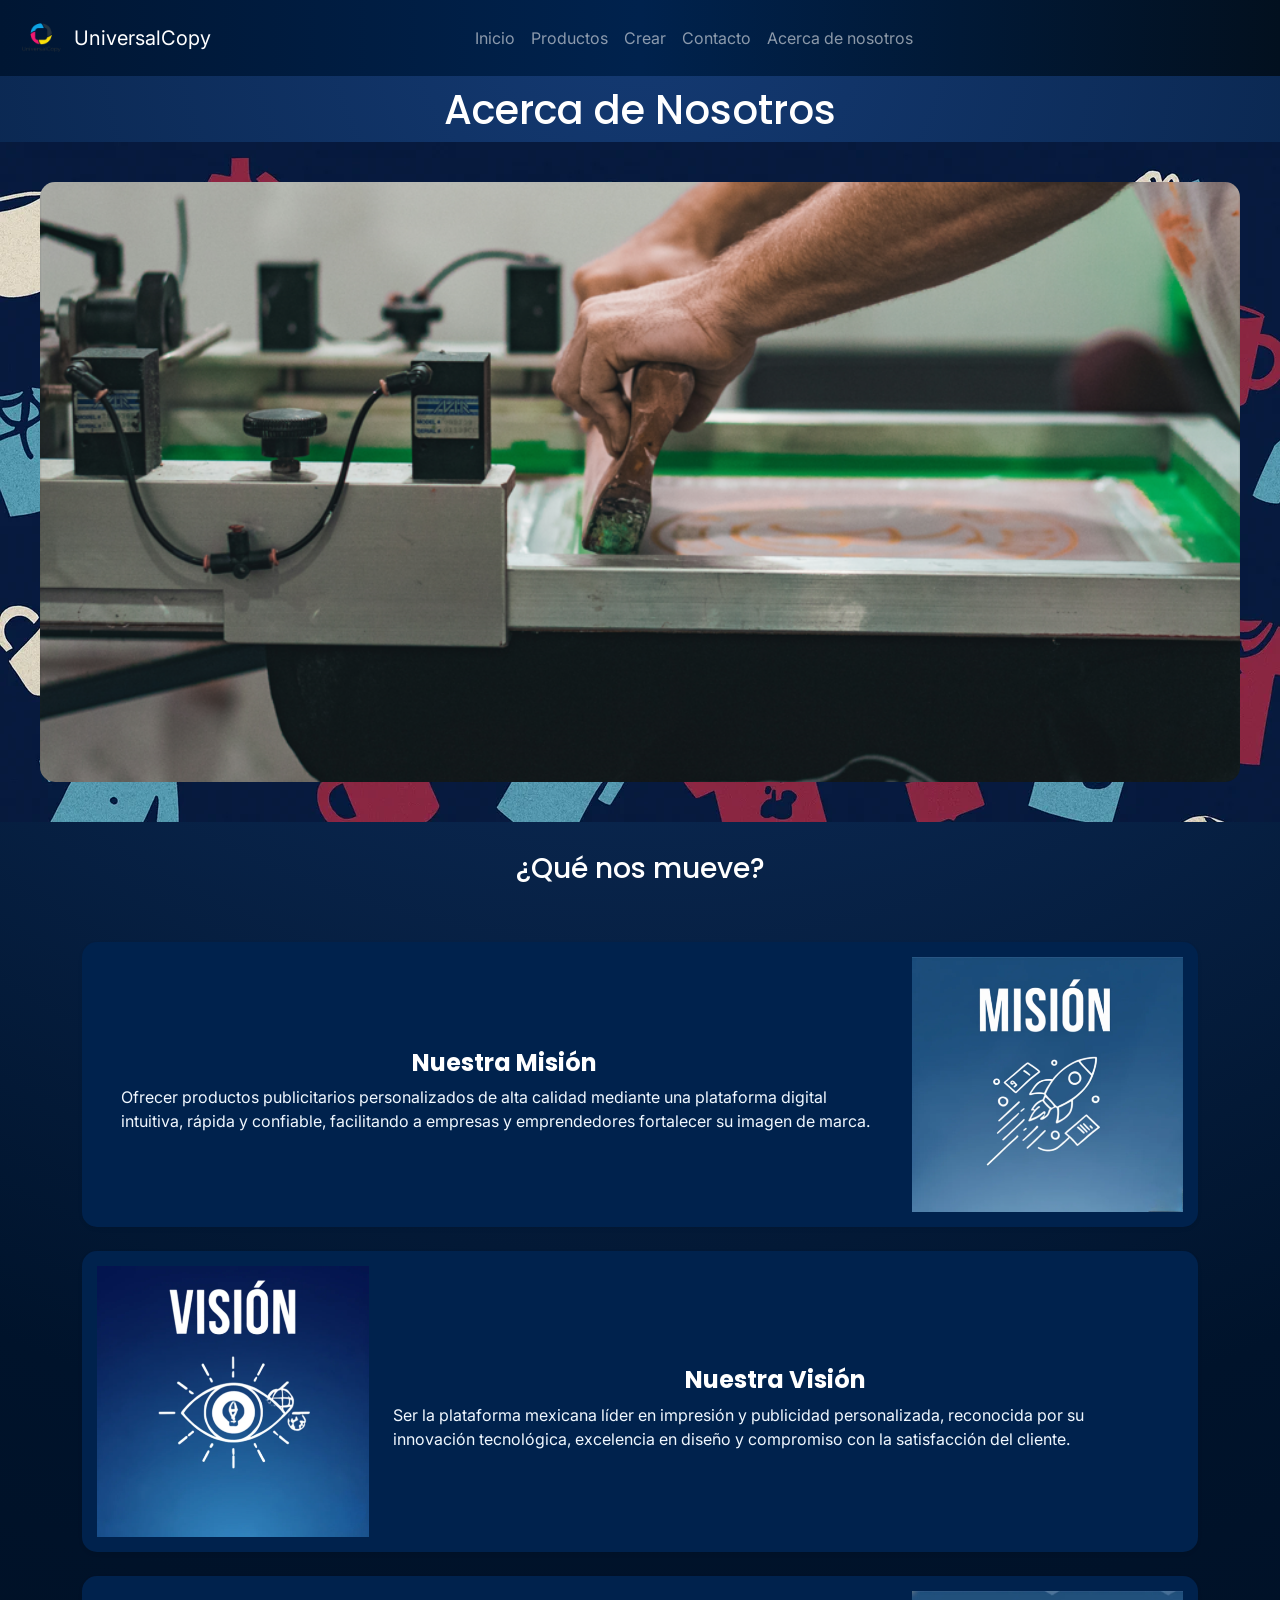
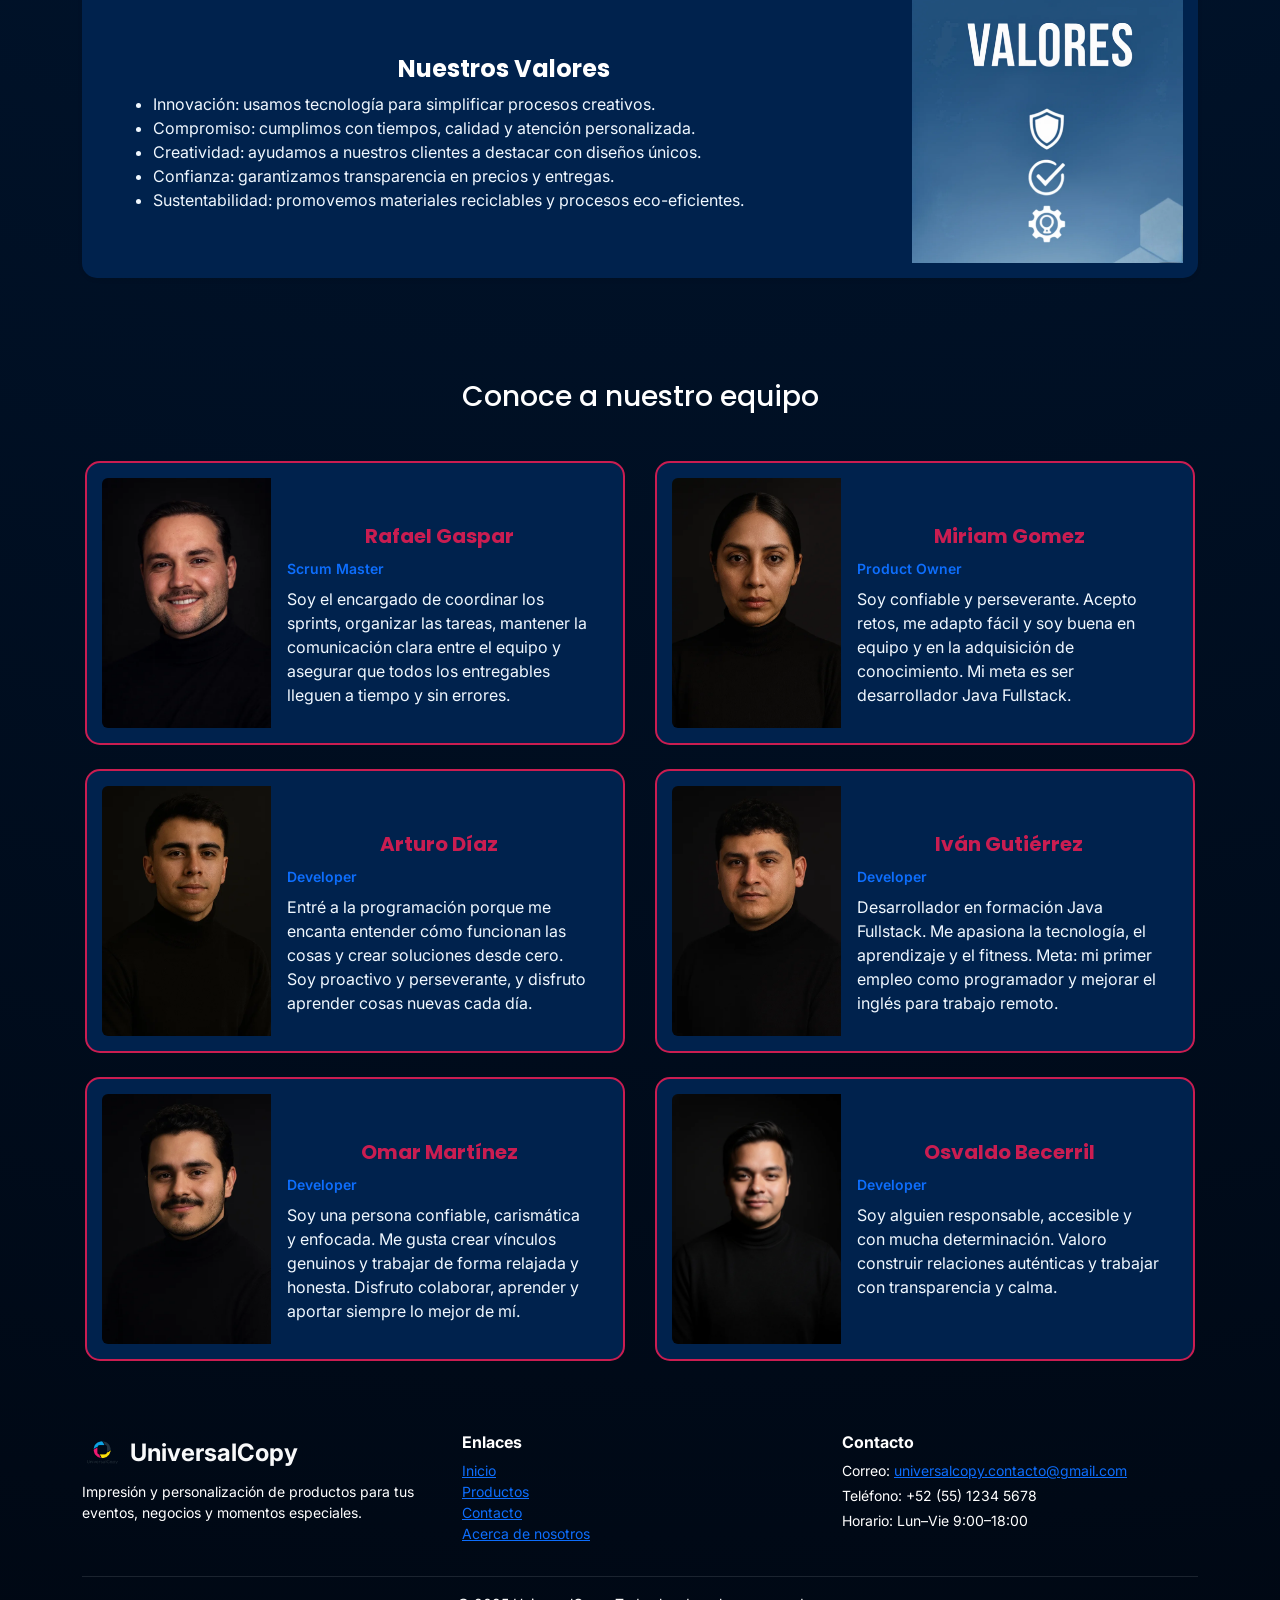
==== acercaDe.html @ 3e10146f "se corrigen conflictos para la creación de productos" ====
<!doctype html>
<html lang="en">

<head>
    <meta charset="utf-8">
    <meta name="viewport" content="width=device-width, initial-scale=1">
    <title>Acerca de nosotros</title>
    <link href="https://cdn.jsdelivr.net/npm/bootstrap@5.3.8/dist/css/bootstrap.min.css" rel="stylesheet"
        integrity="sha384-sRIl4kxILFvY47J16cr9ZwB07vP4J8+LH7qKQnuqkuIAvNWLzeN8tE5YBujZqJLB" crossorigin="anonymous">

    <link
        href="https://fonts.googleapis.com/css2?family=Inter:wght@300;400;600&family=Poppins:wght@500;700&display=swap"
        rel="stylesheet">

    <link rel="stylesheet" href="./css/main.css">
    <link rel="stylesheet" href="./css/componentes.css">
    <link rel="icon" type="image/x-icon" href="./assets/universalcopy_icon.ico">
</head>

<body>
    <!--NavBar-->
    <header id="navBar"></header>

    <section>
        <h1>Acerca de Nosotros</h1>
    <!--Carrousel-->
    <div class="carousel-warper">
        <div id="carouselAutoplaying" class="carousel slide hero-carousel" data-bs-ride="carousel"
            data-bs-pause="false">
            <div class="carousel-inner">
                <div class="carousel-item active">
                    <img src="./assets/local1.webp" class="d-block w-100" alt="...">
                </div>
                <div class="carousel-item">
                    <img src="./assets/local4.webp" class="d-block w-100" alt="...">
                </div>
                <div class="carousel-item">
                    <img src="./assets/local3.webp" class="d-block w-100" alt="...">
                </div>
            </div>
        </div>
    </div>
    </section>

<section>
    <h3>¿Qué nos mueve?</h3>
    

    <div class="container py-5">
        <div class="card mb-4 shadow-sm border-0 overflow-hidden">
            <div class="row g-0">

                <div class="col-md-9 p-4 d-flex flex-column justify-content-center">
                    <h4 class="fw-bold">Nuestra Misión</h4>
                    <p>
                        Ofrecer productos publicitarios personalizados de alta calidad mediante una plataforma digital
                        intuitiva, rápida y confiable, facilitando a empresas y emprendedores fortalecer su imagen de
                        marca.
                    </p>
                </div>

                <div class="col-md-3">
                    <img src="./assets/mision.webp" class="img-fluid h-100 w-100 object-fit-cover" alt="Imagen 1">
                </div>
            </div>
        </div>

        <!-- c2-------------- -->
        <div class="card mb-4 shadow-sm border-0 overflow-hidden">
            <div class="row g-0 flex-md-row-reverse">

                <div class="col-md-9 p-4 d-flex flex-column justify-content-center">
                    <h4 class="fw-bold">Nuestra Visión</h4>
                    <p>
                        Ser la plataforma mexicana líder en impresión y publicidad personalizada, reconocida por su
                        innovación tecnológica, excelencia en diseño y compromiso con la satisfacción del cliente.
                    </p>
                </div>

                <div class="col-md-3">
                    <img src="./assets/vision.webp" class="img-fluid h-100 w-100 object-fit-cover" alt="Imagen 2">
                </div>
            </div>
        </div>

        <!-- c3--- -->
        <div class="card mb-4 shadow-sm border-0 overflow-hidden">
            <div class="row g-0">

                <div class="col-md-9 p-4 d-flex flex-column justify-content-center">
                    <h4 class="fw-bold">Nuestros Valores</h4>

                    <ul>
                        <li>Innovación: usamos tecnología para simplificar procesos creativos.</li>
                        <li>Compromiso: cumplimos con tiempos, calidad y atención personalizada.</li>
                        <li>Creatividad: ayudamos a nuestros clientes a destacar con diseños únicos.</li>
                        <li>Confianza: garantizamos transparencia en precios y entregas.</li>
                        <li>Sustentabilidad: promovemos materiales reciclables y procesos eco-eficientes.</li>
                    </ul>

                </div>

                <div class="col-md-3">
                    <img src="./assets/valores.webp" class="img-fluid h-100 w-100 object-fit-cover" alt="Imagen 3">
                </div>
            </div>
        </div>

    </div>
    </section>

    <!--Tarjetas-->


    <section>
        <h3>Conoce a nuestro equipo</h3>
    </section>

    <!-- Test Cards nuevas -->
    <div class="container my-5">
        <div class="row justify-content-center g-4">
            <div class="col-md-6 d-flex justify-content-center">
                <div class="card" style="max-width: 540px;">
                    <div class="row g-0">
                        <div class="col-md-4">
                            <img src="./assets/equipo/Jaime-Rafa.webp" class="img-fluid rounded-start"
                                alt="Imagen de Rafa">
                        </div>
                        <div class="col-md-8">
                            <div class="card-body">
                                <h5 class="card-title">Rafael Gaspar</h5>
                                <p class="text-primary fw-semibold small mb-2 ">
                                    Scrum Master
                                </p>
                                <p class="card-text">Soy el encargado de coordinar los sprints, organizar las tareas,
                                    mantener
                                    la
                                    comunicación clara entre el equipo y asegurar que todos los entregables lleguen a
                                    tiempo
                                    y sin errores.</p>
                            </div>
                        </div>
                    </div>
                </div>
            </div>

            <div class="col-md-6 d-flex justify-content-center">
                <div class="card" style="max-width: 540px;">
                    <div class="row g-0">
                        <div class="col-md-4">
                            <img src="./assets/equipo/Miri.webp" class="img-fluid rounded-start" alt="imagen de Miriam">
                        </div>
                        <div class="col-md-8">
                            <div class="card-body">
                                <h5 class="card-title">Miriam Gomez</h5>
                                <p class="text-primary fw-semibold small mb-2 ">
                                    Product Owner
                                </p>
                                <p class="card-text">Soy confiable y perseverante. Acepto retos, me adapto fácil y soy
                                    buena en equipo y en la adquisición de conocimiento. Mi meta es ser desarrollador
                                    Java Fullstack.</p>
                            </div>
                        </div>
                    </div>
                </div>
            </div>

            <div class="col-md-6 d-flex justify-content-center">
                <div class="card" style="max-width: 540px;">
                    <div class="row g-0">
                        <div class="col-md-4">
                            <img src="./assets/equipo/Arturo.webp" class="img-fluid rounded-start"
                                alt="Imagen de Arturo">
                        </div>
                        <div class="col-md-8">
                            <div class="card-body">
                                <h5 class="card-title">Arturo Díaz</h5>
                                <p class="text-primary fw-semibold small mb-2 ">
                                    Developer
                                </p>
                                <p class="card-text">Entré a la programación porque me encanta entender cómo funcionan
                                    las cosas y crear soluciones desde cero. Soy proactivo y perseverante, y disfruto
                                    aprender cosas nuevas cada día.</p>
                            </div>
                        </div>
                    </div>
                </div>
            </div>

            <div class="col-md-6 d-flex justify-content-center">
                <div class="card" style="max-width: 540px;">
                    <div class="row g-0">
                        <div class="col-md-4">
                            <img src="./assets/equipo/Ivan.webp" class="img-fluid rounded-start" alt="Imagen de Iván">
                        </div>
                        <div class="col-md-8">
                            <div class="card-body">
                                <h5 class="card-title">Iván Gutiérrez</h5>
                                <p class="text-primary fw-semibold small mb-2 ">
                                    Developer
                                </p>
                                <p class="card-text">Desarrollador en formación Java Fullstack. Me apasiona la
                                    tecnología, el aprendizaje y el fitness. Meta: mi primer empleo como programador y
                                    mejorar el inglés para trabajo remoto.</p>
                            </div>
                        </div>
                    </div>
                </div>
            </div>

            <div class="col-md-6 d-flex justify-content-center">
                <div class="card" style="max-width: 540px;">
                    <div class="row g-0">
                        <div class="col-md-4">
                            <img src="./assets/equipo/Omar.webp" class="img-fluid rounded-start" alt="Imagen de Omar">
                        </div>
                        <div class="col-md-8">
                            <div class="card-body">
                                <h5 class="card-title">Omar Martínez</h5>
                                <p class="text-primary fw-semibold small mb-2 ">
                                    Developer
                                </p>
                                <p class="card-text">Soy una persona confiable, carismática y enfocada. Me
                                    gusta crear vínculos genuinos y trabajar de forma relajada y honesta.
                                    Disfruto colaborar, aprender y aportar siempre lo mejor de mí.</p>
                            </div>
                        </div>
                    </div>
                </div>
            </div>

            <div class="col-md-6 d-flex justify-content-center">
                <div class="card" style="max-width: 540px;">
                    <div class="row g-0">
                        <div class="col-md-4">
                            <img src="./assets/equipo/Osvaldo.webp" class="img-fluid rounded-start"
                                alt="Imagen de Osvaldo">
                        </div>
                        <div class="col-md-8">
                            <div class="card-body">
                                <h5 class="card-title">Osvaldo Becerril</h5>
                                <p class="text-primary fw-semibold small mb-2 ">
                                    Developer
                                </p>
                                <p class="card-text">Soy alguien responsable, accesible y con mucha
                                    determinación. Valoro construir relaciones auténticas y trabajar con
                                    transparencia y calma.</p>
                            </div>
                        </div>
                    </div>
                </div>
            </div>
        </div>
    </div>


    <!-- Footer-->

    <script src="https://cdn.jsdelivr.net/npm/bootstrap@5.3.8/dist/js/bootstrap.bundle.min.js"
        integrity="sha384-FKyoEForCGlyvwx9Hj09JcYn3nv7wiPVlz7YYwJrWVcXK/BmnVDxM+D2scQbITxI"
        crossorigin="anonymous"></script>
    <script src="./js/navBar.js"></script>
    <script src="./js/footer.js"></script>

</body>

</html>
---- css/main.css ----
html,
body {
    overflow-x: hidden;
    width: 100%;
    margin: 0;
    padding: 0;
}

html {
    --bgcolor: #00224D;
    --hgColor: #0D0D0D;
    --primary-color: #FF204E;
    --secondary-color: #A0153E;
    --textFont: "Inter", sans-serif;
    --titlesFont: "Poppins", sans-serif;
}

body {
 background: radial-gradient(circle at top, #143a73 0, #00132b 45%, #000814 100%);
    color: #ffffff;
    font-family: var(--textFont);
}

h1{
    font-family: var(--titlesFont);
    color: #ffffff;
    text-align: center;
    margin-top: 10px;
}

h2,
h3,
h4,
h5 {
    font-family: var(--titlesFont);
    color: #ffffff;
    text-align: center;
    margin-top: 30px;
}

/* responsive */

@media (max-width: 768px) {
    h1 {
        font-size: 2.2rem;
    }

    h2,
    h3 {
        font-size: 1.6rem;
    }
    .custom-form-bg{
        padding: 20px;
    }
}
---- css/componentes.css ----
html{
    --bgcolor:#00224D;
    --hgColor:#0D0D0D;
    --primary-color: #FF204E;
    --secondary-color: #ca1d51;
    --textFont: 'Inter', sans-serif;
    --titlesFont: 'Poppins', sans-serif;
}

.hero-carousel .carousel-item img {
    max-width:1850px;
    height: 600px;
    margin: auto auto;
    border-radius: 15px;   
    object-fit: cover;
}
.hero-carousel {
    background-image: url("../assets/fondo2.webp");
    padding: 40px;
}

/* card-lista-valores */
#listaValores {
    list-style-type: none;
}
.desktop-text {
    
    display: inline;
}
.mobile-text {
    display: none;
}
/* ------------------ */
.card {
    background-color: var(--bgcolor); 
    border: 2px solid var(--secondary-color); 
    border-radius: 15px;
    padding: 15px;
    color: aliceblue;
}

.card-title {
    color: var(--secondary-color);
    font-weight: bold;
    margin-bottom: 10px;
}


.card img {
    width: 100%;
    height: 250px;
    object-fit: cover;   
}

#productoCard img {
    height: 350px;
}

.card:hover{
    transform: scale(1.05);
}
/* nav */
#navBar {
    background: linear-gradient(90deg, #001633 0%, #00224D 50%, #02101f 100%);
    color: #ffffff;
}

#navBar .nav-link:hover,
#navBar .nav-link:focus {
    color: #ffffff !important;
}

/* buttons */

.btn-primary {
    background-color: var(--primary-color);
    border-color: var(--primary-color);
    font-weight: 600;
}

.btn-primary:hover {
    background-color: var(--secondary-color);
    border-color: var(--secondary-color);
}

.btn-outline-light {
    border-color: #ffffff;
    color: #ffffff;
}

.btn-outline-light:hover {
    background-color: #ffffff;
    color: #001633;
}

/*=FORMULARIOS=*/

.custom-form-bg {
    background: #ffffff;
    color: #222222;
}
.form-container {
    max-width: 600px;
    margin: 0 auto;
    width: 100%;
    padding: 1.5rem;

}

.custom-form-bg h2 {
    color: #001633;
}

.form-narrow{
    max-width: 600px;   
    margin: 0 auto;
}

iframe {
    box-shadow: 0px 0px 10px rgba(0,0,0,0.15);
}

@media (max-width: 768px) {
    .hero-carousel {
        padding: 15px;
    }
    .hero-carousel .carousel-item img {
        height: 300px;
    }
    .card img {
        height: 400px;
    }
}
/* card-lista-valores */
@media (max-width: 993px) {
    .desktop-text {
    display: none;
    }
    .mobile-text {
    display: inline;
    }
}
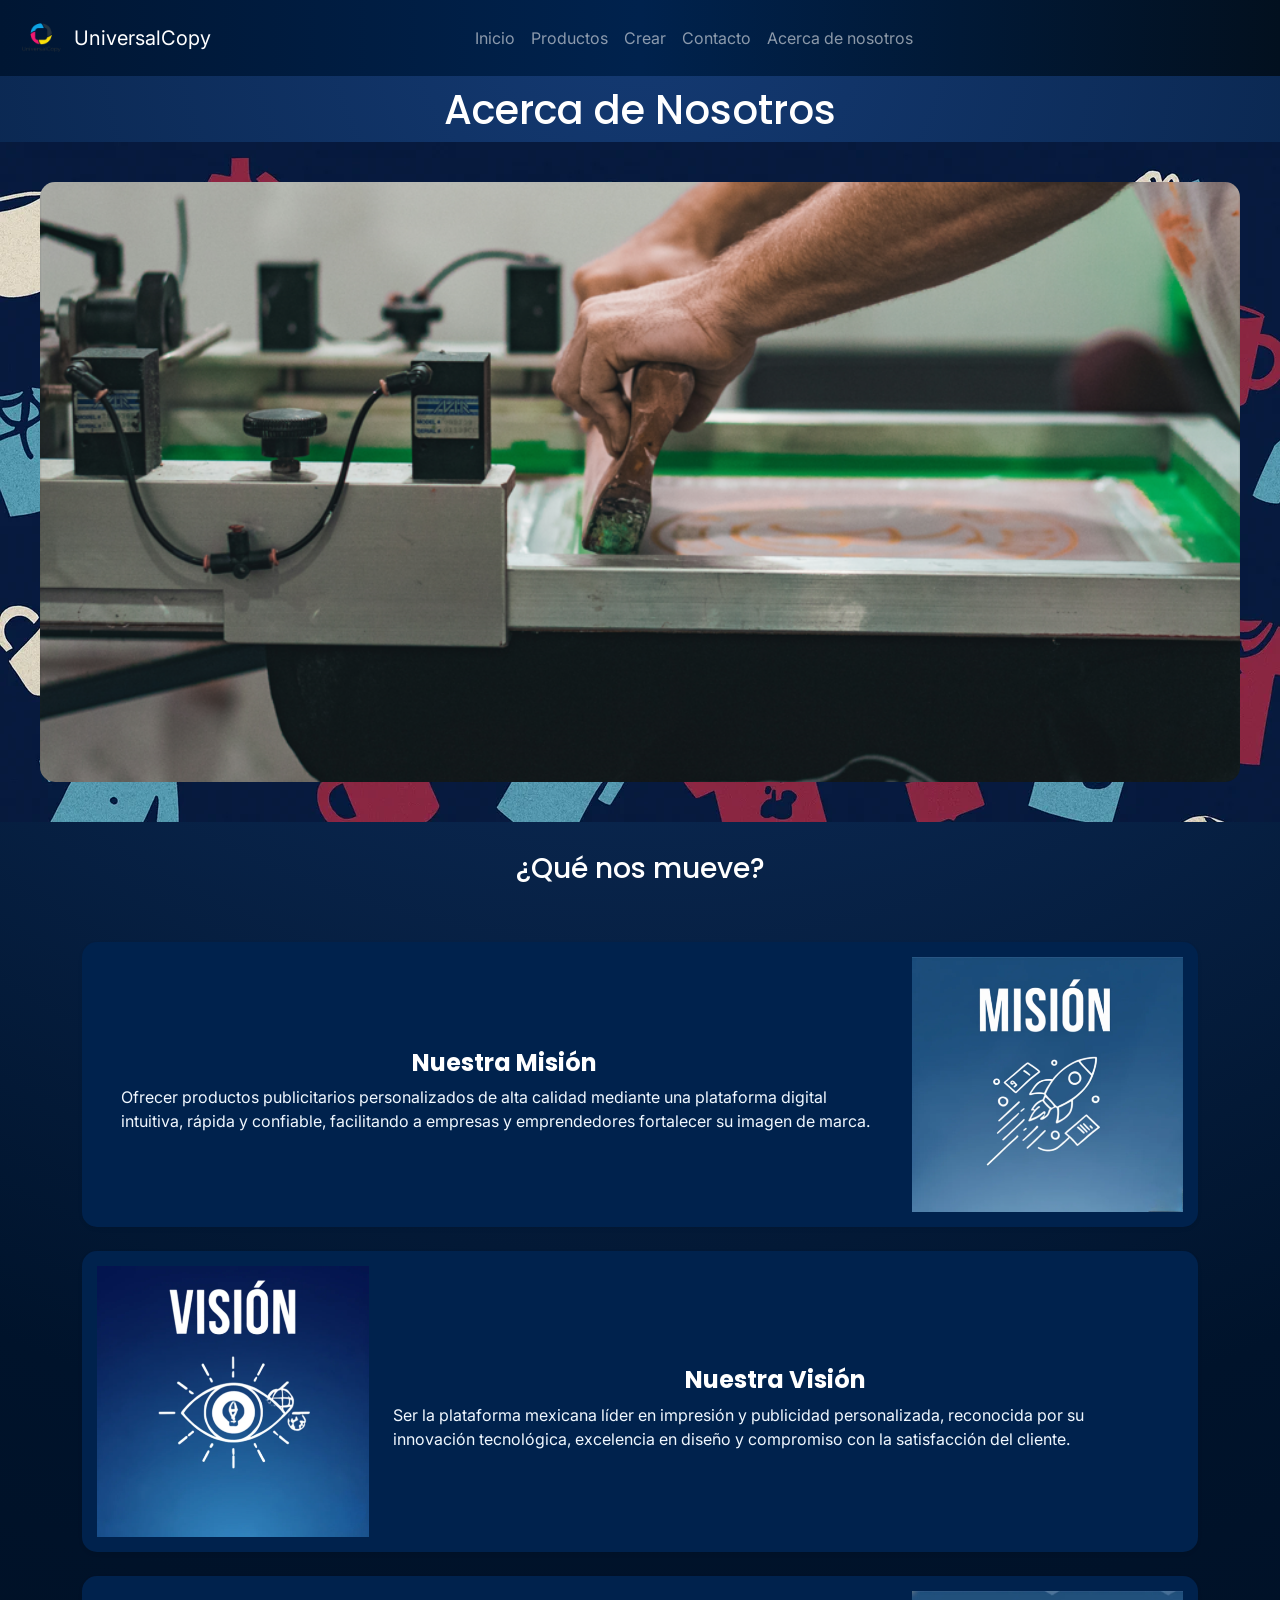
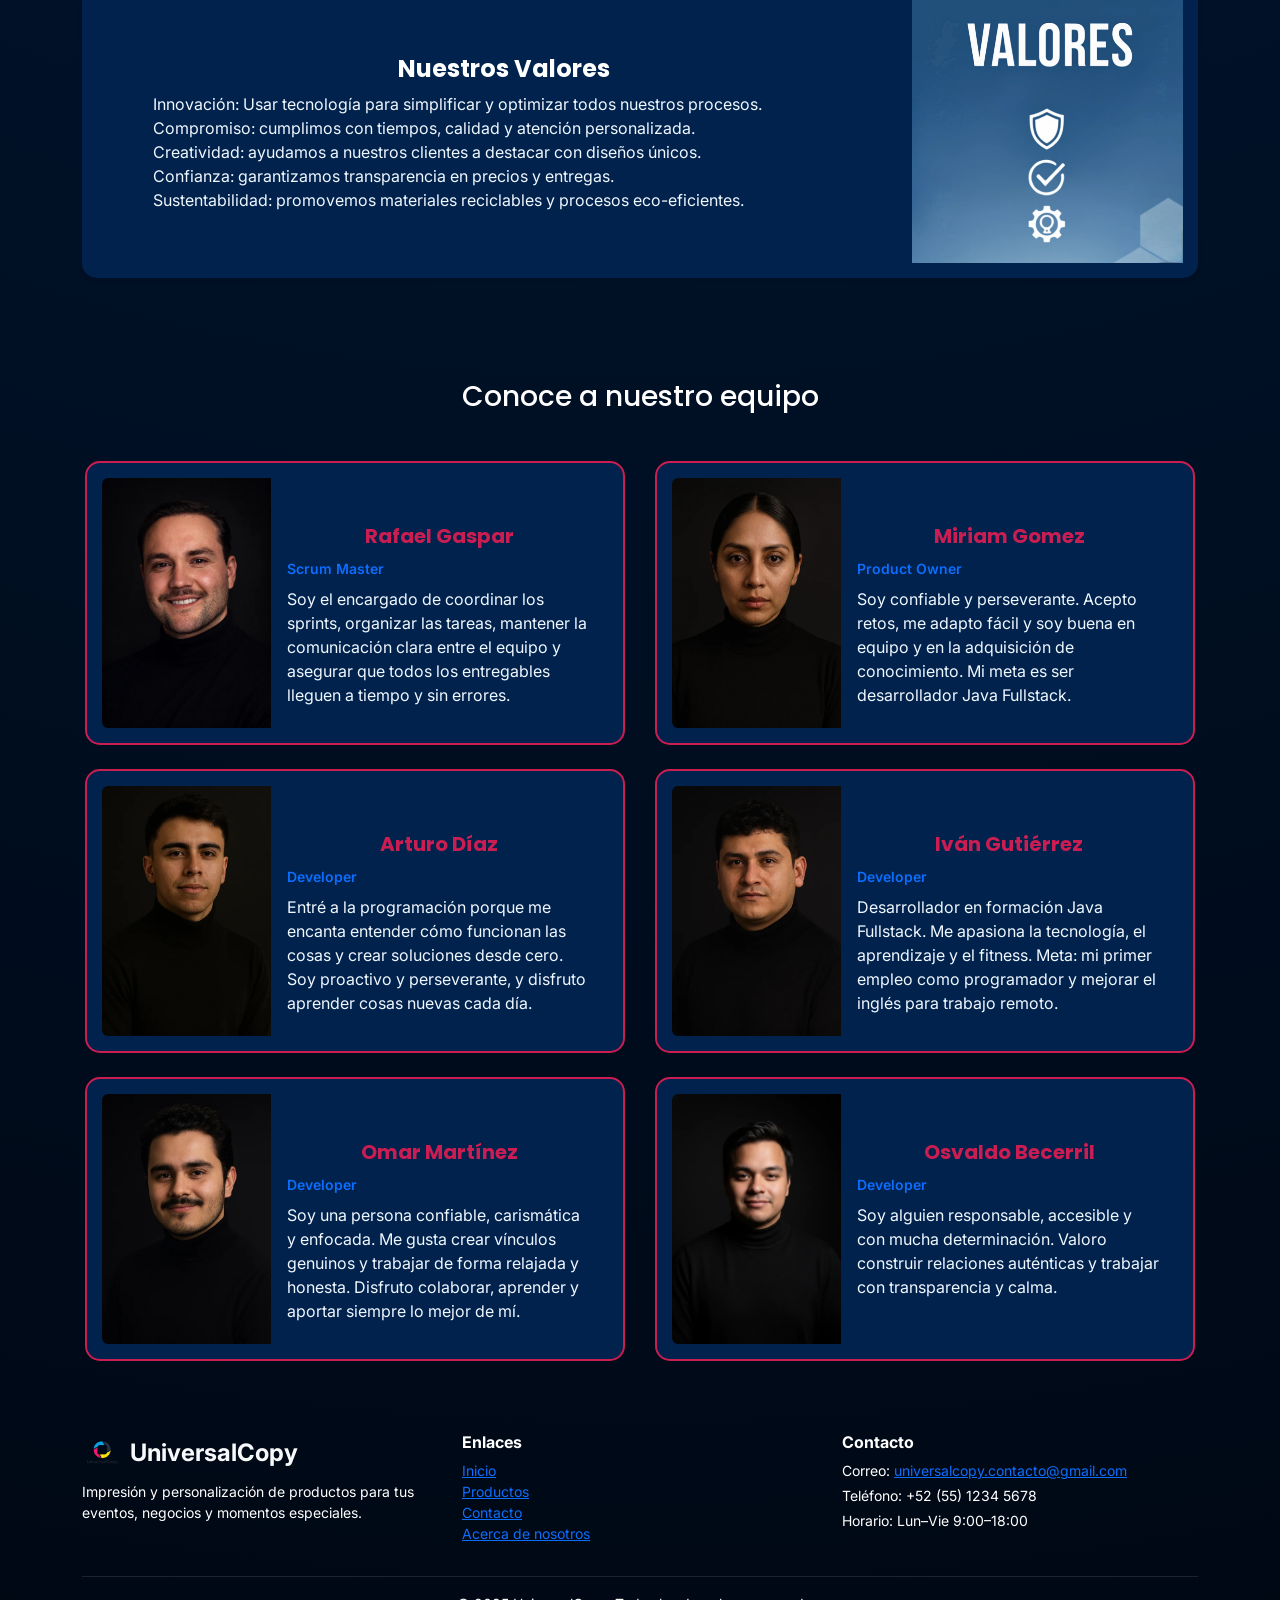
==== commit 2f754059: "Merge branch 'OBS' into develop" ====
--- a/acercaDe.html
+++ b/acercaDe.html
@@ -29,13 +29,13 @@
             data-bs-pause="false">
             <div class="carousel-inner">
                 <div class="carousel-item active">
-                    <img src="./assets/local1.webp" class="d-block w-100" alt="...">
+                    <img src="./assets/local1.webp" class="d-block w-100" alt="serigrafia">
                 </div>
                 <div class="carousel-item">
-                    <img src="./assets/local4.webp" class="d-block w-100" alt="...">
+                    <img src="./assets/local4.webp" class="d-block w-100" alt="impresora con enfoque en tintas">
                 </div>
                 <div class="carousel-item">
-                    <img src="./assets/local3.webp" class="d-block w-100" alt="...">
+                    <img src="./assets/local3.webp" class="d-block w-100" alt="impresora de gran tamaño">
                 </div>
             </div>
         </div>
@@ -60,7 +60,7 @@
                 </div>
 
                 <div class="col-md-3">
-                    <img src="./assets/mision.webp" class="img-fluid h-100 w-100 object-fit-cover" alt="Imagen 1">
+                    <img src="./assets/mision.webp" class="img-fluid h-100 w-100 object-fit-cover" alt="Imagen mision">
                 </div>
             </div>
         </div>
@@ -78,7 +78,7 @@
                 </div>
 
                 <div class="col-md-3">
-                    <img src="./assets/vision.webp" class="img-fluid h-100 w-100 object-fit-cover" alt="Imagen 2">
+                    <img src="./assets/vision.webp" class="img-fluid h-100 w-100 object-fit-cover" alt="Imagen vision">
                 </div>
             </div>
         </div>
@@ -90,18 +90,31 @@
                 <div class="col-md-9 p-4 d-flex flex-column justify-content-center">
                     <h4 class="fw-bold">Nuestros Valores</h4>
 
-                    <ul>
-                        <li>Innovación: usamos tecnología para simplificar procesos creativos.</li>
-                        <li>Compromiso: cumplimos con tiempos, calidad y atención personalizada.</li>
-                        <li>Creatividad: ayudamos a nuestros clientes a destacar con diseños únicos.</li>
-                        <li>Confianza: garantizamos transparencia en precios y entregas.</li>
-                        <li>Sustentabilidad: promovemos materiales reciclables y procesos eco-eficientes.</li>
+                    <ul id="listaValores">
+                        <li>
+        <span class="desktop-text">Innovación: Usar tecnología para simplificar y optimizar todos nuestros procesos.</span>
+        <span class="mobile-text">Innovación: Usar tecnología para simplificar procesos.</span>
+    </li>
+    <li>
+        <span class="desktop-text">Compromiso: cumplimos con tiempos, calidad y atención personalizada.</span>
+        <span class="mobile-text">Compromiso: Cumplir en tiempo, calidad y atención.</span>
+    </li>
+    <li>
+        <span class="desktop-text">Creatividad: ayudamos a nuestros clientes a destacar con diseños únicos.</span>
+        <span class="mobile-text">Creatividad: Ayudar a clientes a destacar con diseños.</span>
+    </li>
+    <li>
+        <span class="desktop-text">Confianza: garantizamos transparencia en precios y entregas.</span>
+        <span class="mobile-text">Confianza: Transparencia total en precios y entregas.</span>
+    </li>
+    <li>
+        <span class="desktop-text">Sustentabilidad: promovemos materiales reciclables y procesos eco-eficientes.</span>
+        <span class="mobile-text">Sustentabilidad: Promover materiales y procesos eco.</span>
+    </li>
                     </ul>
-
-                </div>
-
+                </div>
                 <div class="col-md-3">
-                    <img src="./assets/valores.webp" class="img-fluid h-100 w-100 object-fit-cover" alt="Imagen 3">
+                    <img src="./assets/valores.webp" class="img-fluid h-100 w-100 object-fit-cover" alt="Imagen valores">
                 </div>
             </div>
         </div>
--- a/css/main.css
+++ b/css/main.css
@@ -52,4 +52,5 @@
     .custom-form-bg{
         padding: 20px;
     }
-}+}
+
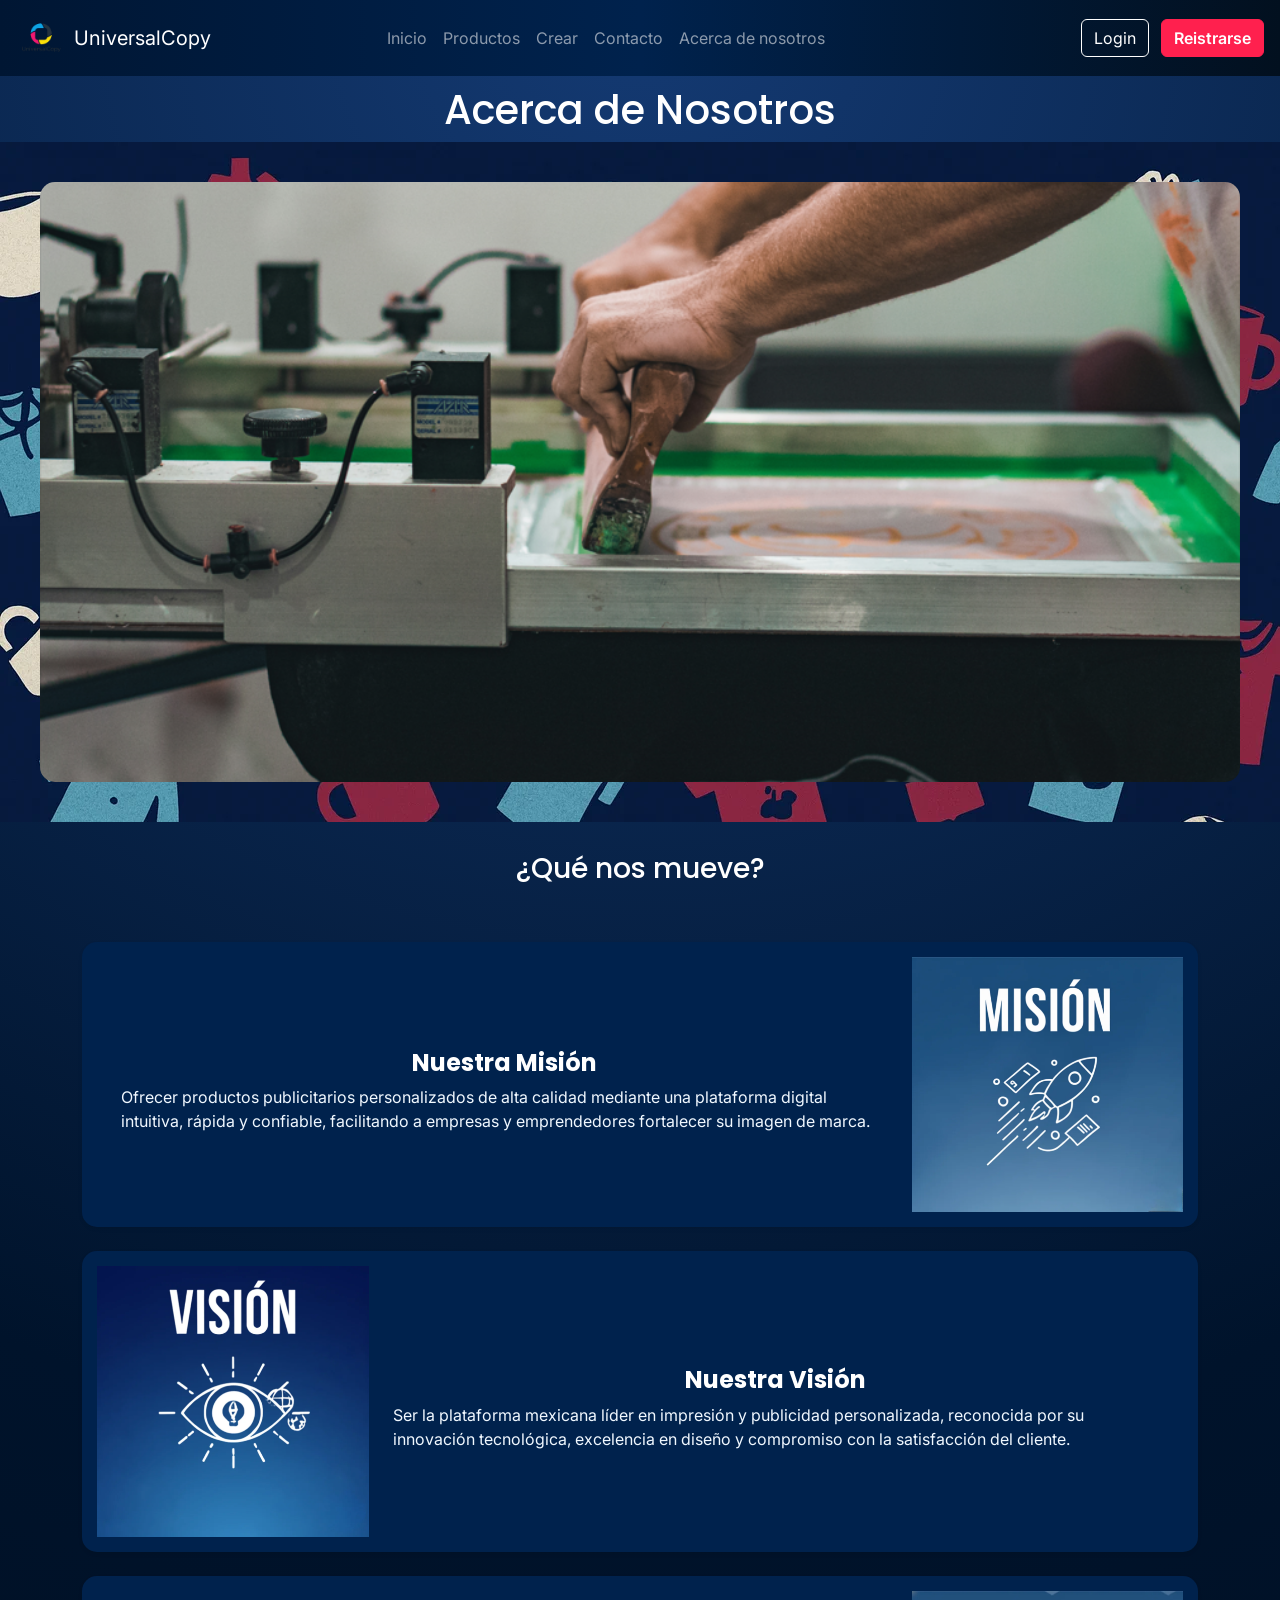
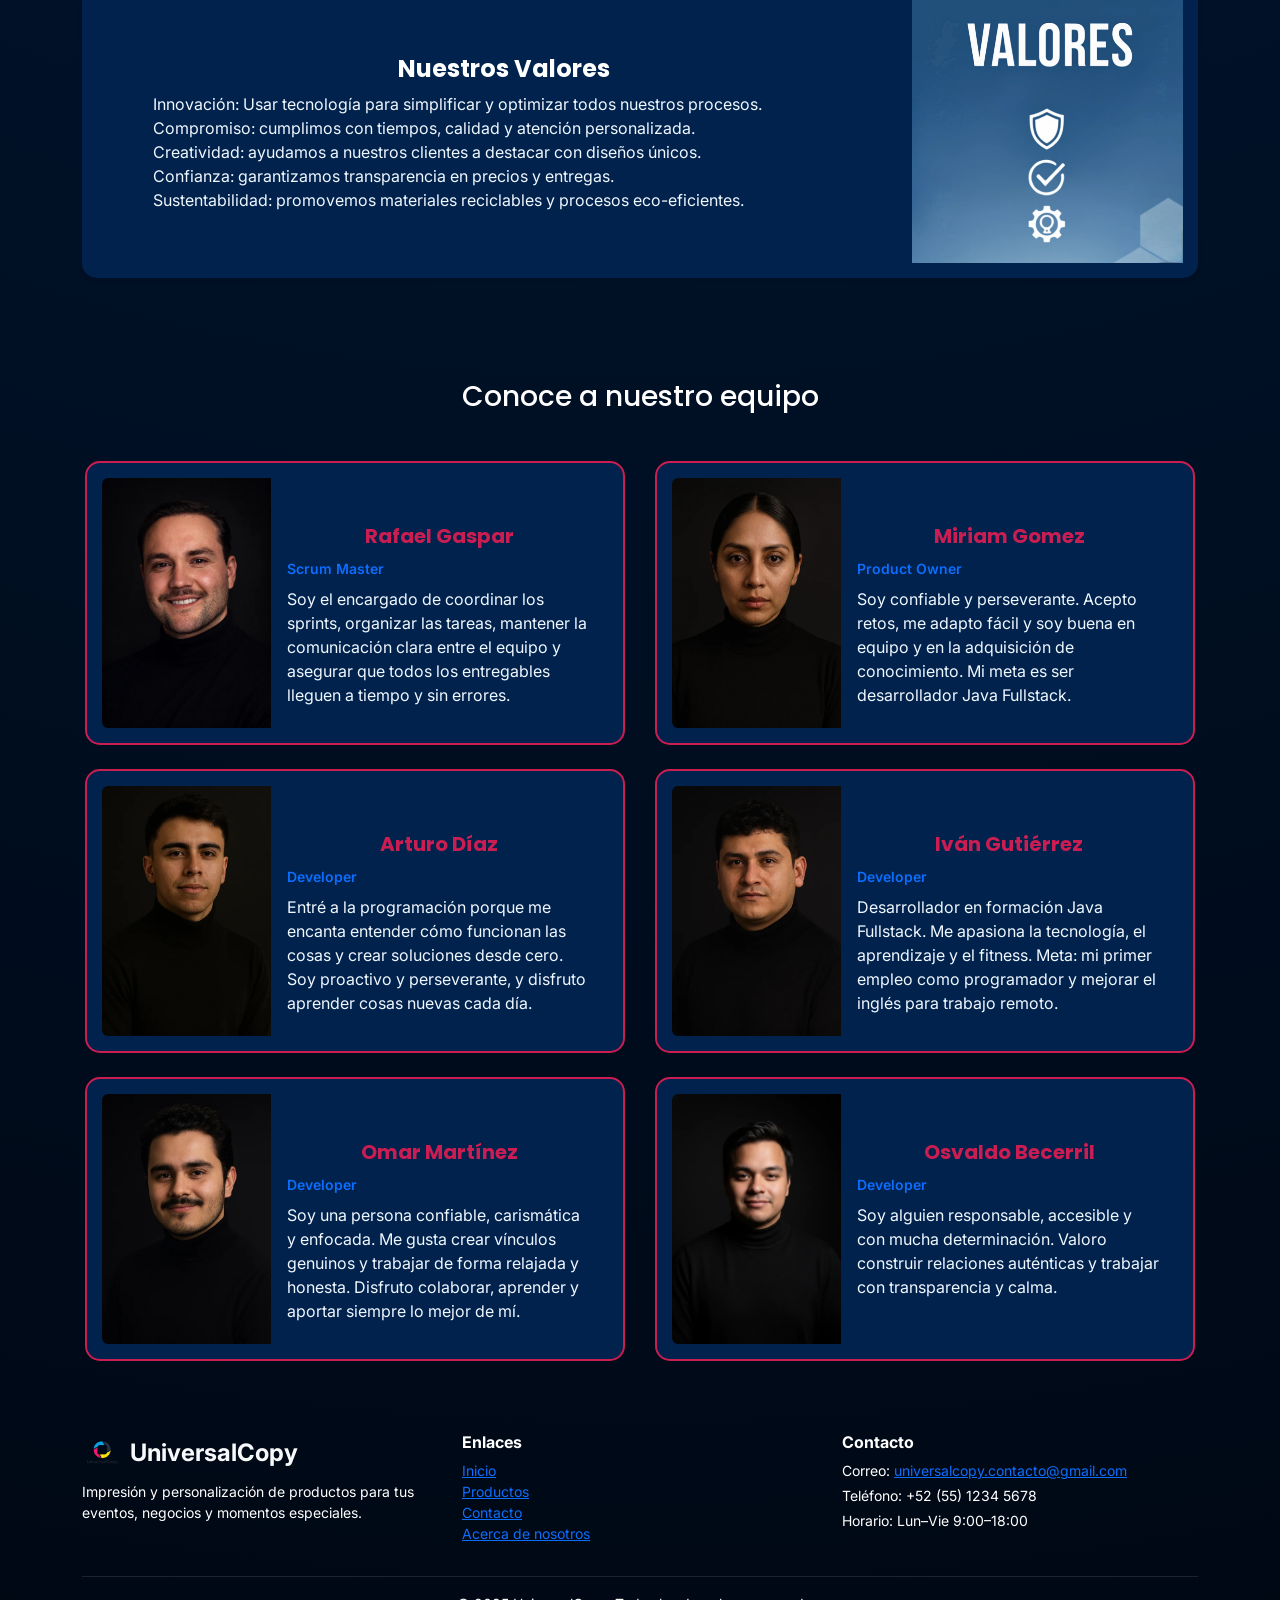
==== commit bf99c841: "Se agrega función para actualizar NavBar una vez loggeado el usuario y reemplazar contenido de boton" ====
--- a/acercaDe.html
+++ b/acercaDe.html
@@ -274,6 +274,7 @@
         crossorigin="anonymous"></script>
     <script src="./js/navBar.js"></script>
     <script src="./js/footer.js"></script>
+    <script src="./js/login.js"></script>
 
 </body>
 
--- a/css/main.css
+++ b/css/main.css
@@ -16,12 +16,12 @@
 }
 
 body {
- background: radial-gradient(circle at top, #143a73 0, #00132b 45%, #000814 100%);
+    background: radial-gradient(circle at top, #143a73 0, #00132b 45%, #000814 100%);
     color: #ffffff;
     font-family: var(--textFont);
 }
 
-h1{
+h1 {
     font-family: var(--titlesFont);
     color: #ffffff;
     text-align: center;
@@ -49,8 +49,139 @@
     h3 {
         font-size: 1.6rem;
     }
-    .custom-form-bg{
+
+    .custom-form-bg {
         padding: 20px;
     }
 }
 
+
+.contInicio {
+    color: white;
+    font-family: 'Inter', sans-serif;
+}
+
+
+/* Texto descriptivo */
+.desInicio {
+    max-width: 380px;
+    font-size: 16px;
+    line-height: 1.5;
+}
+
+.sCard {
+    position: relative;
+    background: #ffffff15;
+    backdrop-filter: blur(18px);
+    -webkit-backdrop-filter: blur(18px);
+    padding: 25px;
+    border-radius: 20px;
+}
+
+/* borde degradado */
+.sCard::before {
+    content: "";
+    position: absolute;
+    inset: 0;
+    padding: 1.5px;
+    border-radius: inherit;
+    background: linear-gradient(
+        135deg,
+        rgba(255,255,255,0.6),
+        rgba(255,255,255,0.1),
+        rgba(255,255,255,0.6)
+    );
+    -webkit-mask:
+        linear-gradient(#fff 0 0) content-box,
+        linear-gradient(#fff 0 0);
+    -webkit-mask-composite: xor;
+    mask-composite: exclude;
+    pointer-events: none;
+}
+
+.sCard,
+.logo-box {
+    min-height: 220px;
+    transition: box-shadow 0.3s ease;
+}
+
+.imgCarrusel {
+    width: 100%;
+    max-width: 180px;
+    object-fit: contain;
+
+}
+
+.titulosC {
+    font-size: 55px;
+    font-weight: 600;
+    text-align: center;
+    background: linear-gradient(135deg, #ffffff, #FF204E);
+    -webkit-background-clip: text;
+    -webkit-text-fill-color: transparent;
+}
+
+/* boton */
+.btn1 {
+    background-color: #FF204E;
+    color: #fff;
+    border: none;
+}
+
+.btn:hover,
+.btn:focus,
+.btn:active {
+    background: #FF204E;
+    color: #fff;
+    box-shadow: none;
+}
+
+
+
+.titulo {
+    font-size: 65px;
+    font-weight: 600;
+    line-height: 1;
+    background: linear-gradient(135deg, #ffffff, #FF204E);
+    -webkit-background-clip: text;
+    -webkit-text-fill-color: transparent;
+}
+
+.box {
+    display: flex;
+    align-items: flex-start;
+    justify-content: center;
+    min-height: 100vh;
+    flex-direction: column;
+}
+
+.type-text::after {
+    content: "|";
+    animation: blink 1s infinite;
+}
+
+@keyframes blink {
+
+    0%,
+    50%,
+    100% {
+        opacity: 1;
+    }
+
+    25%,
+    75% {
+        opacity: 0;
+    }
+}
+
+.logo-text {
+    font-family: 'Poppins', sans-serif;
+    font-size: clamp(1.5rem, 3.5vw, 2.6rem);
+    font-weight: 700;
+    letter-spacing: 1.5px;
+    color: white;
+    text-align: center;
+    line-height: 1.2;
+    padding: 10px;
+    cursor: default;
+}
--- a/css/componentes.css
+++ b/css/componentes.css
@@ -95,29 +95,49 @@
 
 /*=FORMULARIOS=*/
 
-.custom-form-bg {
-    background: #ffffff;
-    color: #222222;
-}
-.form-container {
-    max-width: 600px;
-    margin: 0 auto;
-    width: 100%;
-    padding: 1.5rem;
+#formCrear{
+background: #ffffff15;
+    backdrop-filter: blur(18px);
+    -webkit-backdrop-filter: blur(18px);
+    border: 2px solid rgba(255, 255, 255, 0.35);
 
+    width: 80%;        
+    max-width: 600px;  
+    margin: 0 auto;    
+    padding: 20px;     
+    border-radius: 12px; 
+    
 }
 
-.custom-form-bg h2 {
-    color: #001633;
+.custom-form-bg {
+    background: #ffffff15;
+    backdrop-filter: blur(18px);
+    -webkit-backdrop-filter: blur(18px);
+    border: 2px solid rgba(255, 255, 255, 0.35);
 }
 
-.form-narrow{
-    max-width: 600px;   
-    margin: 0 auto;
+.custom-form-bg .form-control,
+.custom-form-bg textarea {
+    border-radius: 10px;
+    border: 2px solid #eedfe3;
+    background: #f8faffce;
+    transition: all .25s ease;
+    padding: 0.75rem;
+    font-size: 0.95rem;
 }
 
-iframe {
-    box-shadow: 0px 0px 10px rgba(0,0,0,0.15);
+.custom-form-bg .form-control:focus,
+.custom-form-bg textarea:focus {
+    border-color: #0d6efd;
+    box-shadow: 0 0 0 4px rgba(13, 110, 253, 0.20);
+    background: #ffffff;
+}
+
+
+/* Mapa */
+.custom-form-bg iframe {
+    border-radius: 10px;
+    box-shadow: 0 6px 18px rgba(0,0,0,0.08);
 }
 
 @media (max-width: 768px) {
@@ -130,6 +150,19 @@
     .card img {
         height: 400px;
     }
+    #formCrear{
+    background: #ffffff15;
+    backdrop-filter: blur(18px);
+    -webkit-backdrop-filter: blur(18px);
+    border: 2px solid rgba(255, 255, 255, 0.35);
+
+    width: 95%;        
+    max-width: 600px;  
+    margin: 0 auto;    
+    padding: 10px;     
+    border-radius: 12px; 
+    
+}
 }
 /* card-lista-valores */
 @media (max-width: 993px) {
@@ -140,3 +173,5 @@
     display: inline;
     }
 }
+
+
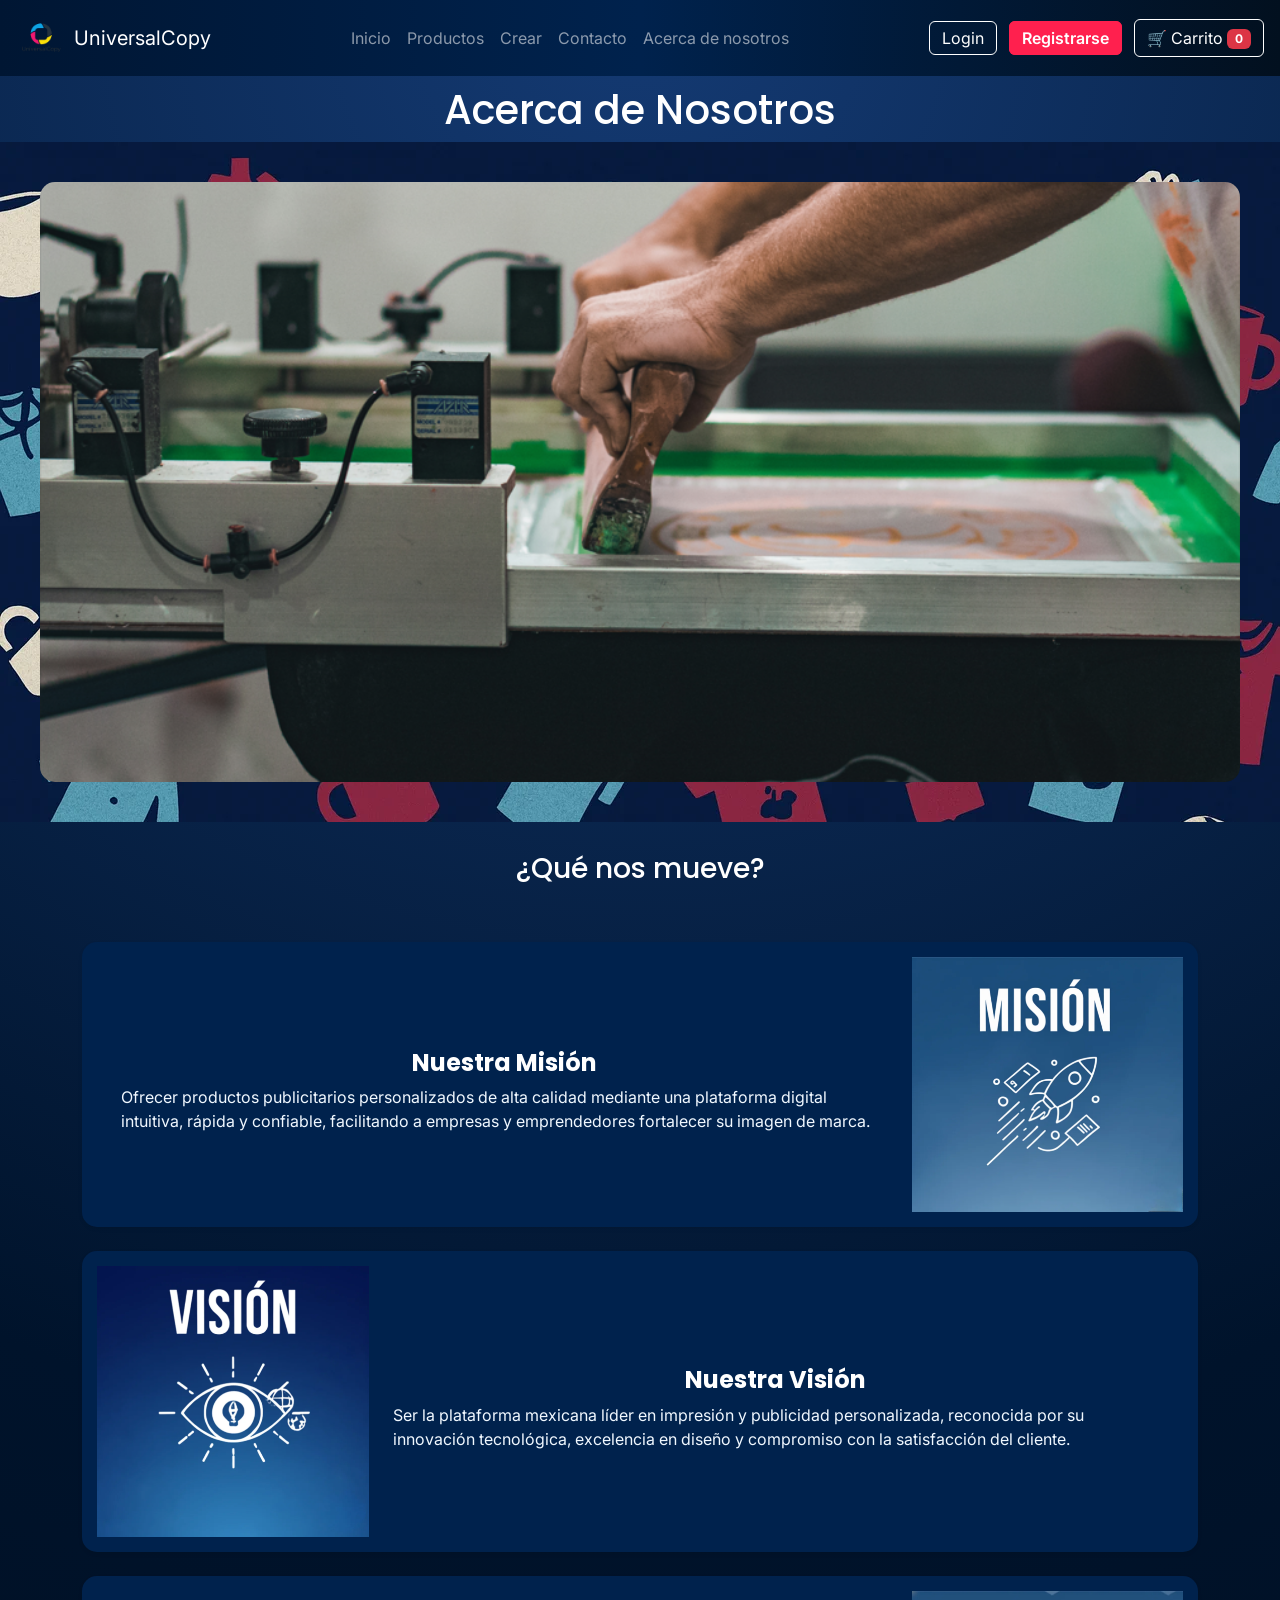
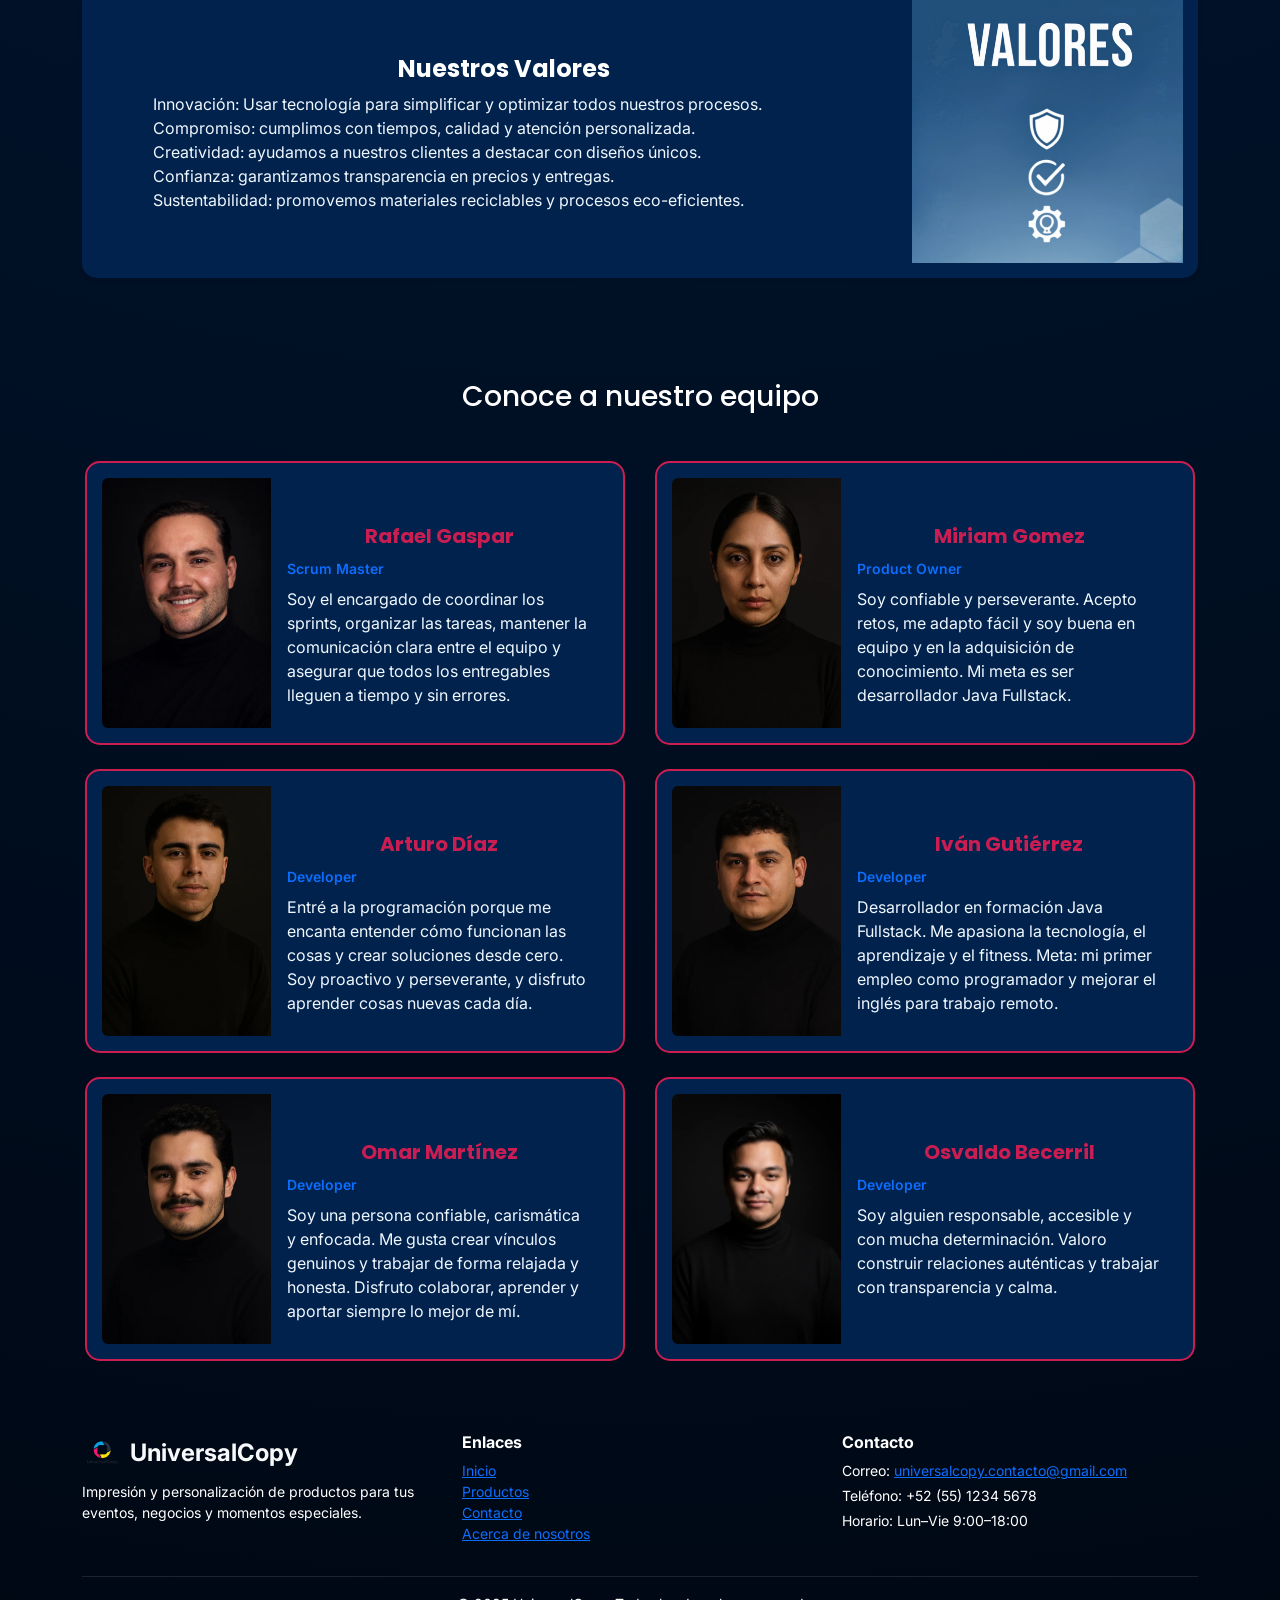
==== commit 0a1a0969: "Se corrige error marcadoe en la consola" ====
--- a/acercaDe.html
+++ b/acercaDe.html
@@ -274,7 +274,7 @@
         crossorigin="anonymous"></script>
     <script src="./js/navBar.js"></script>
     <script src="./js/footer.js"></script>
-    <script src="./js/login.js"></script>
+    
 
 </body>
 
--- a/css/main.css
+++ b/css/main.css
@@ -91,11 +91,16 @@
         rgba(255,255,255,0.1),
         rgba(255,255,255,0.6)
     );
+mask:
+        linear-gradient(#fff 0 0) content-box,
+        linear-gradient(#fff 0 0);
     -webkit-mask:
         linear-gradient(#fff 0 0) content-box,
         linear-gradient(#fff 0 0);
+
+    mask-composite: exclude;
     -webkit-mask-composite: xor;
-    mask-composite: exclude;
+
     pointer-events: none;
 }
 
@@ -117,32 +122,17 @@
     font-weight: 600;
     text-align: center;
     background: linear-gradient(135deg, #ffffff, #FF204E);
+    background-clip: text;
     -webkit-background-clip: text;
     -webkit-text-fill-color: transparent;
 }
-
-/* boton */
-.btn1 {
-    background-color: #FF204E;
-    color: #fff;
-    border: none;
-}
-
-.btn:hover,
-.btn:focus,
-.btn:active {
-    background: #FF204E;
-    color: #fff;
-    box-shadow: none;
-}
-
-
 
 .titulo {
     font-size: 65px;
     font-weight: 600;
     line-height: 1;
     background: linear-gradient(135deg, #ffffff, #FF204E);
+    background-clip: text;
     -webkit-background-clip: text;
     -webkit-text-fill-color: transparent;
 }
--- a/css/componentes.css
+++ b/css/componentes.css
@@ -1,6 +1,6 @@
-html{
-    --bgcolor:#00224D;
-    --hgColor:#0D0D0D;
+html {
+    --bgcolor: #00224D;
+    --hgColor: #0D0D0D;
     --primary-color: #FF204E;
     --secondary-color: #ca1d51;
     --textFont: 'Inter', sans-serif;
@@ -8,12 +8,13 @@
 }
 
 .hero-carousel .carousel-item img {
-    max-width:1850px;
+    max-width: 1850px;
     height: 600px;
     margin: auto auto;
-    border-radius: 15px;   
+    border-radius: 15px;
     object-fit: cover;
 }
+
 .hero-carousel {
     background-image: url("../assets/fondo2.webp");
     padding: 40px;
@@ -23,17 +24,20 @@
 #listaValores {
     list-style-type: none;
 }
+
 .desktop-text {
-    
+
     display: inline;
 }
+
 .mobile-text {
     display: none;
 }
+
 /* ------------------ */
 .card {
-    background-color: var(--bgcolor); 
-    border: 2px solid var(--secondary-color); 
+    background-color: var(--bgcolor);
+    border: 2px solid var(--secondary-color);
     border-radius: 15px;
     padding: 15px;
     color: aliceblue;
@@ -49,16 +53,17 @@
 .card img {
     width: 100%;
     height: 250px;
-    object-fit: cover;   
+    object-fit: cover;
 }
 
 #productoCard img {
     height: 350px;
 }
 
-.card:hover{
+.card:hover {
     transform: scale(1.05);
 }
+
 /* nav */
 #navBar {
     background: linear-gradient(90deg, #001633 0%, #00224D 50%, #02101f 100%);
@@ -81,6 +86,8 @@
 .btn-primary:hover {
     background-color: var(--secondary-color);
     border-color: var(--secondary-color);
+    box-shadow: 0 0 12px rgba(202, 0, 57, 0.991);
+    transform: translateY(-1px);
 }
 
 .btn-outline-light {
@@ -95,18 +102,18 @@
 
 /*=FORMULARIOS=*/
 
-#formCrear{
-background: #ffffff15;
+#formCrear {
+    background: #ffffff15;
     backdrop-filter: blur(18px);
     -webkit-backdrop-filter: blur(18px);
     border: 2px solid rgba(255, 255, 255, 0.35);
 
-    width: 80%;        
-    max-width: 600px;  
-    margin: 0 auto;    
-    padding: 20px;     
-    border-radius: 12px; 
-    
+    width: 80%;
+    max-width: 600px;
+    margin: 0 auto;
+    padding: 20px;
+    border-radius: 12px;
+
 }
 
 .custom-form-bg {
@@ -137,41 +144,65 @@
 /* Mapa */
 .custom-form-bg iframe {
     border-radius: 10px;
-    box-shadow: 0 6px 18px rgba(0,0,0,0.08);
+    box-shadow: 0 6px 18px rgba(0, 0, 0, 0.08);
 }
 
 @media (max-width: 768px) {
     .hero-carousel {
         padding: 15px;
     }
+
     .hero-carousel .carousel-item img {
         height: 300px;
     }
+
     .card img {
         height: 400px;
     }
-    #formCrear{
-    background: #ffffff15;
-    backdrop-filter: blur(18px);
-    -webkit-backdrop-filter: blur(18px);
-    border: 2px solid rgba(255, 255, 255, 0.35);
-
-    width: 95%;        
-    max-width: 600px;  
-    margin: 0 auto;    
-    padding: 10px;     
-    border-radius: 12px; 
-    
-}
-}
+
+    #formCrear {
+        background: #ffffff15;
+        backdrop-filter: blur(18px);
+        -webkit-backdrop-filter: blur(18px);
+        border: 2px solid rgba(255, 255, 255, 0.35);
+
+        width: 95%;
+        max-width: 600px;
+        margin: 0 auto;
+        padding: 10px;
+        border-radius: 12px;
+
+    }
+}
+
 /* card-lista-valores */
 @media (max-width: 993px) {
     .desktop-text {
-    display: none;
-    }
+        display: none;
+    }
+
     .mobile-text {
-    display: inline;
-    }
-}
-
-
+        display: inline;
+    }
+}
+
+#offcanvasCarrito {
+    background-color: var(--bgcolor);
+    color: #fff;
+    font-family: var(--textFont);
+}
+
+#offcanvasCarrito .offcanvas-title {
+    font-family: var(--titlesFont);
+    color: var(--primary-color);
+}
+
+#totalCarrito {
+    color: var(--primary-color);
+}
+
+.btnCheckout {
+    background-color: var(--primary-color);
+    border-color: var(--primary-color);
+    font-weight: 600;
+}
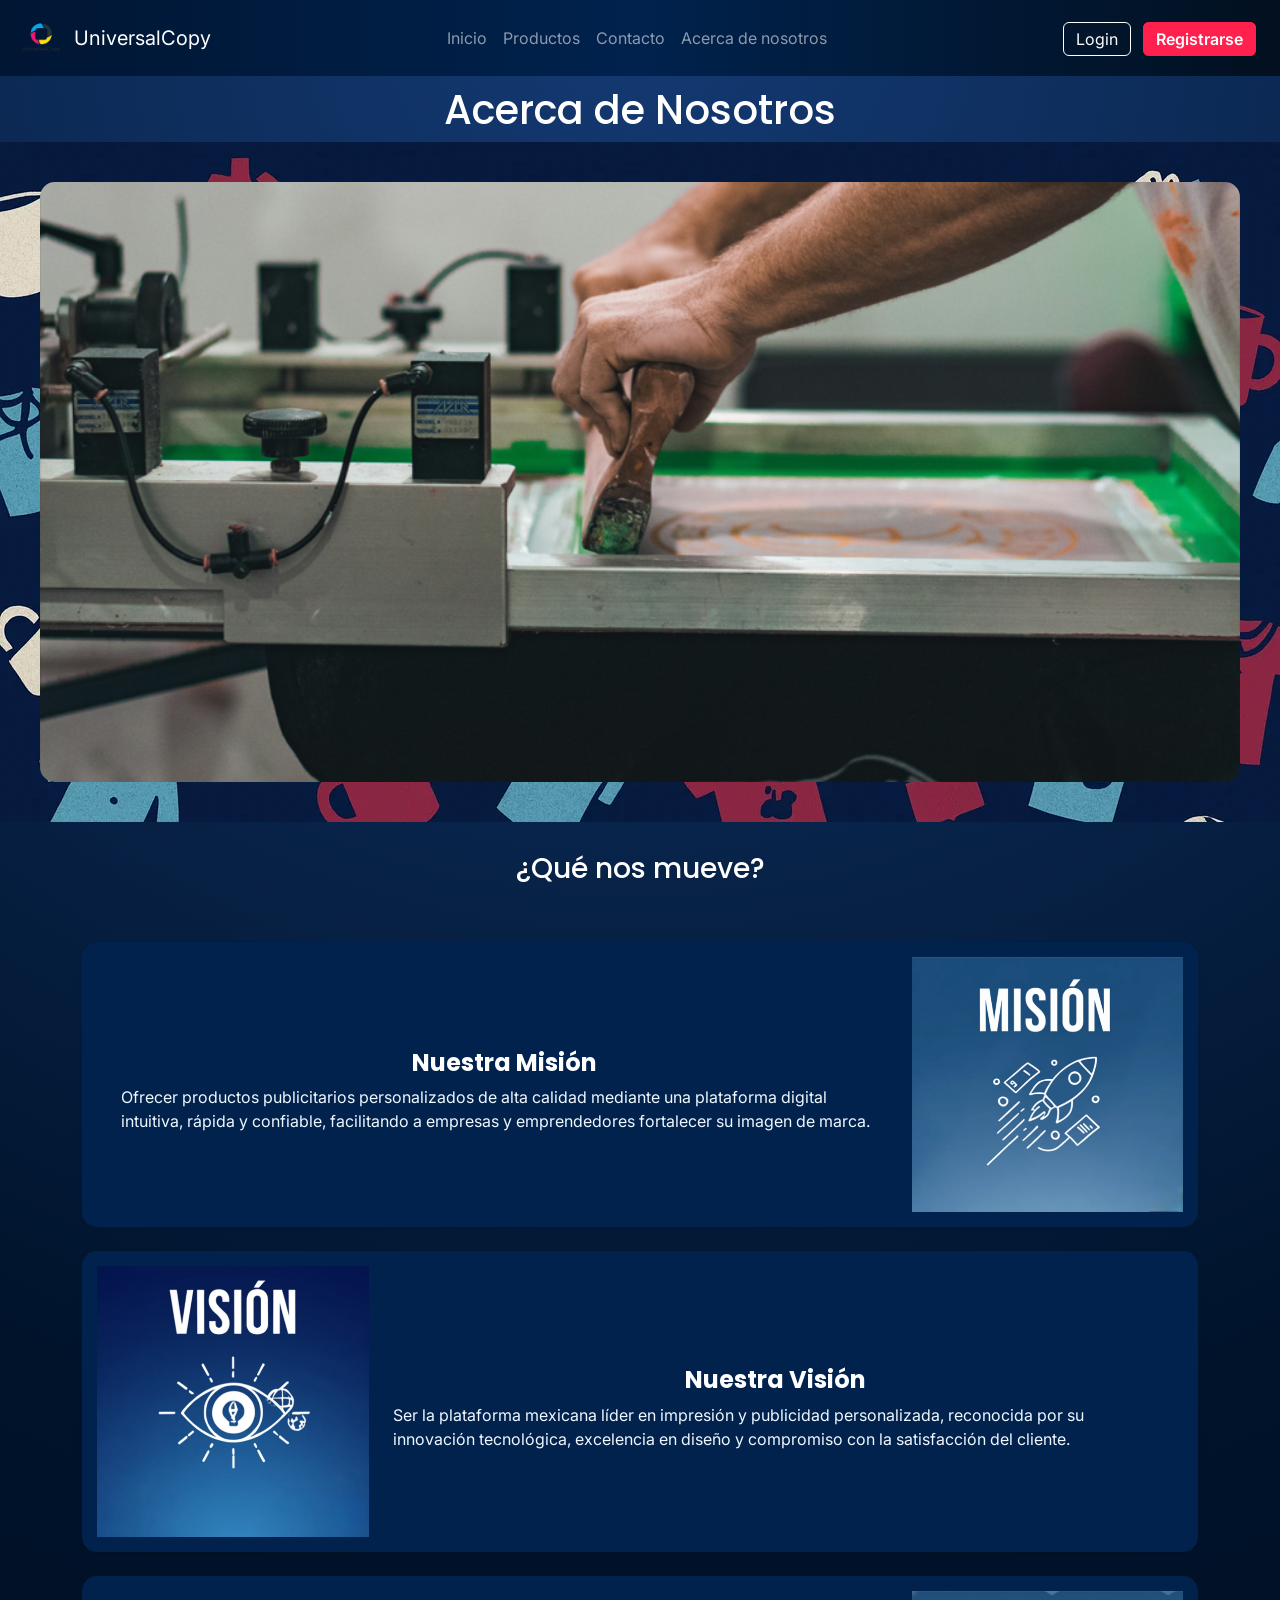
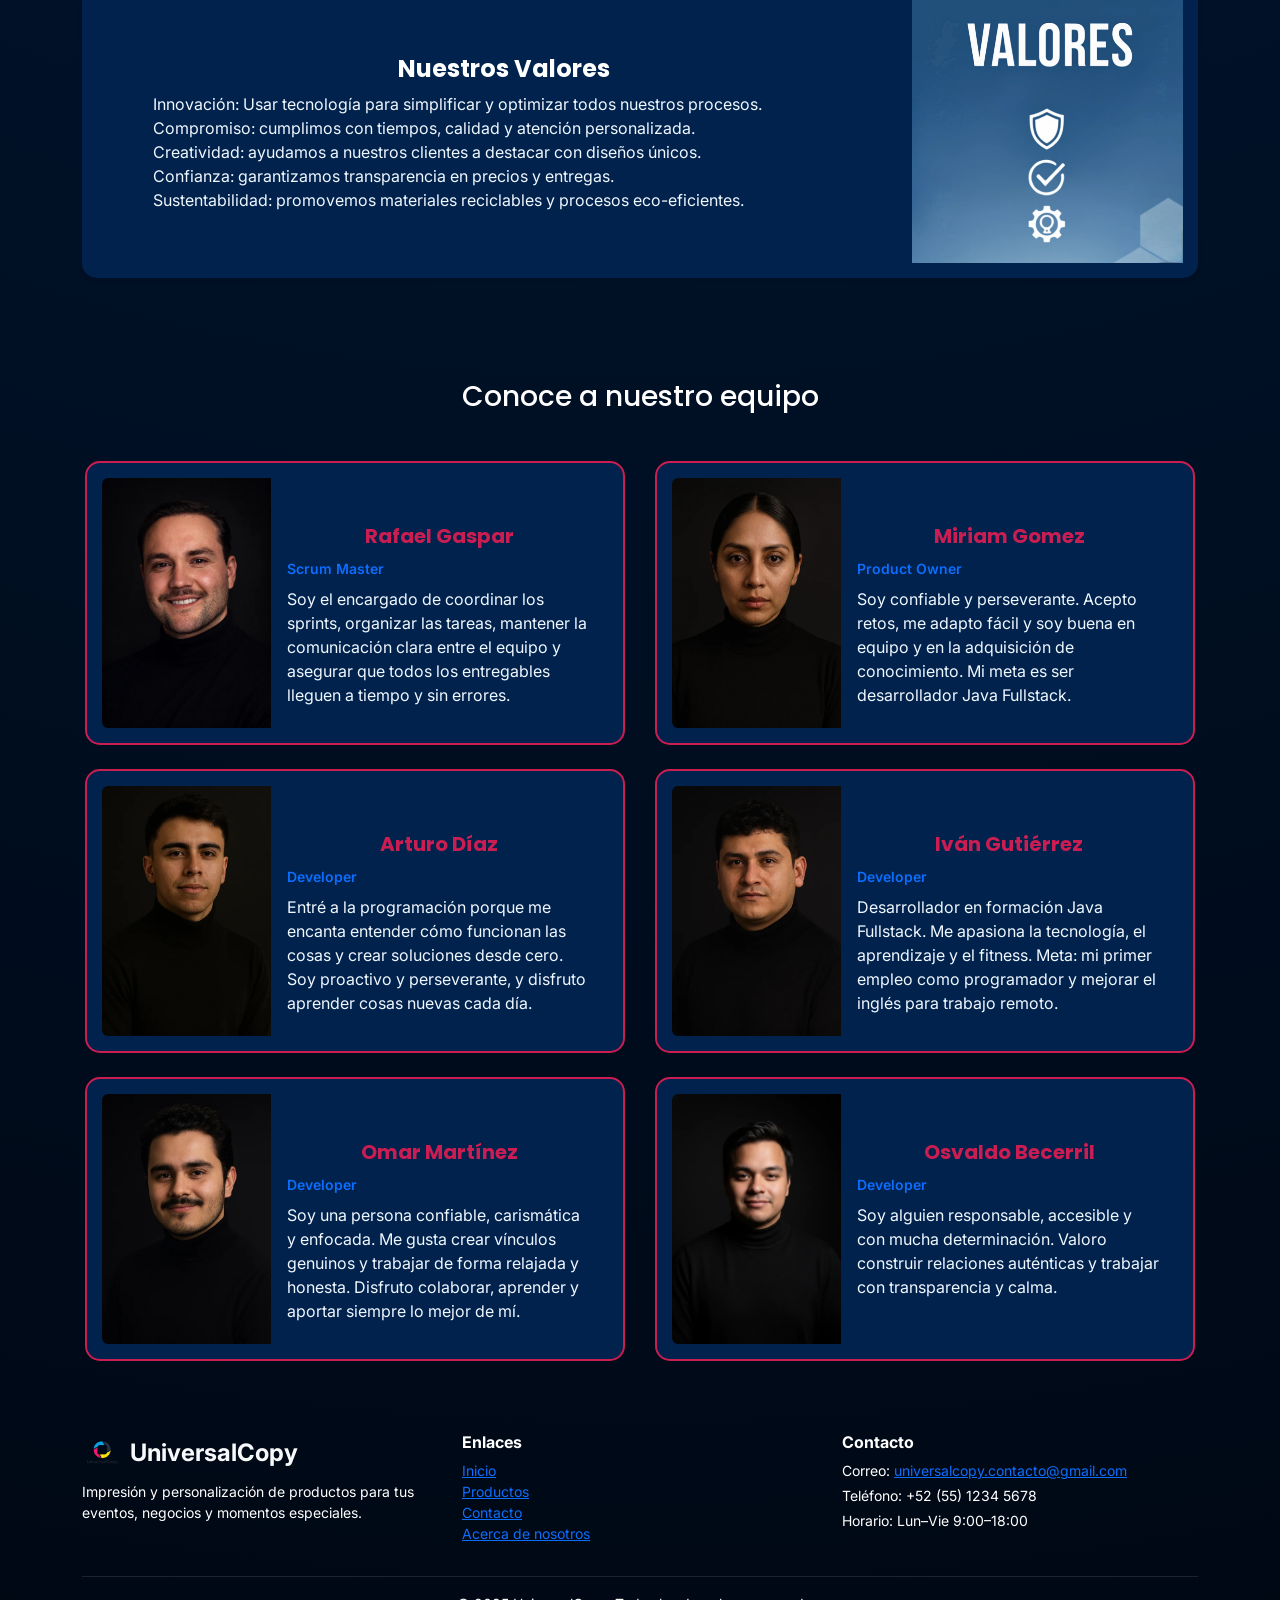
==== commit 28567c1d: "agrega estilos para el carrito flotante, que aparezca el carrito solo si hay sesion iniciada y el cr" ====
--- a/acercaDe.html
+++ b/acercaDe.html
@@ -14,7 +14,9 @@
 
     <link rel="stylesheet" href="./css/main.css">
     <link rel="stylesheet" href="./css/componentes.css">
-    <link rel="icon" type="image/x-icon" href="./assets/universalcopy_icon.ico">
+    <link rel="icon" type="image/x-icon" href="./assets/logoSinLetras.ico">
+    <link rel="stylesheet" href="https://cdn.jsdelivr.net/npm/bootstrap-icons@1.13.1/font/bootstrap-icons.min.css">
+
 </head>
 
 <body>
@@ -23,103 +25,113 @@
 
     <section>
         <h1>Acerca de Nosotros</h1>
-    <!--Carrousel-->
-    <div class="carousel-warper">
-        <div id="carouselAutoplaying" class="carousel slide hero-carousel" data-bs-ride="carousel"
-            data-bs-pause="false">
-            <div class="carousel-inner">
-                <div class="carousel-item active">
-                    <img src="./assets/local1.webp" class="d-block w-100" alt="serigrafia">
-                </div>
-                <div class="carousel-item">
-                    <img src="./assets/local4.webp" class="d-block w-100" alt="impresora con enfoque en tintas">
-                </div>
-                <div class="carousel-item">
-                    <img src="./assets/local3.webp" class="d-block w-100" alt="impresora de gran tamaño">
-                </div>
-            </div>
-        </div>
-    </div>
+        <!--Carrousel-->
+        <div class="carousel-warper">
+            <div id="carouselAutoplaying" class="carousel slide hero-carousel" data-bs-ride="carousel"
+                data-bs-pause="false">
+                <div class="carousel-inner">
+                    <div class="carousel-item active">
+                        <img src="./assets/local1.webp" class="d-block w-100" alt="serigrafia">
+                    </div>
+                    <div class="carousel-item">
+                        <img src="./assets/local4.webp" class="d-block w-100" alt="impresora con enfoque en tintas">
+                    </div>
+                    <div class="carousel-item">
+                        <img src="./assets/local3.webp" class="d-block w-100" alt="impresora de gran tamaño">
+                    </div>
+                </div>
+            </div>
+        </div>
     </section>
 
-<section>
-    <h3>¿Qué nos mueve?</h3>
-    
-
-    <div class="container py-5">
-        <div class="card mb-4 shadow-sm border-0 overflow-hidden">
-            <div class="row g-0">
-
-                <div class="col-md-9 p-4 d-flex flex-column justify-content-center">
-                    <h4 class="fw-bold">Nuestra Misión</h4>
-                    <p>
-                        Ofrecer productos publicitarios personalizados de alta calidad mediante una plataforma digital
-                        intuitiva, rápida y confiable, facilitando a empresas y emprendedores fortalecer su imagen de
-                        marca.
-                    </p>
-                </div>
-
-                <div class="col-md-3">
-                    <img src="./assets/mision.webp" class="img-fluid h-100 w-100 object-fit-cover" alt="Imagen mision">
-                </div>
-            </div>
-        </div>
-
-        <!-- c2-------------- -->
-        <div class="card mb-4 shadow-sm border-0 overflow-hidden">
-            <div class="row g-0 flex-md-row-reverse">
-
-                <div class="col-md-9 p-4 d-flex flex-column justify-content-center">
-                    <h4 class="fw-bold">Nuestra Visión</h4>
-                    <p>
-                        Ser la plataforma mexicana líder en impresión y publicidad personalizada, reconocida por su
-                        innovación tecnológica, excelencia en diseño y compromiso con la satisfacción del cliente.
-                    </p>
-                </div>
-
-                <div class="col-md-3">
-                    <img src="./assets/vision.webp" class="img-fluid h-100 w-100 object-fit-cover" alt="Imagen vision">
-                </div>
-            </div>
-        </div>
-
-        <!-- c3--- -->
-        <div class="card mb-4 shadow-sm border-0 overflow-hidden">
-            <div class="row g-0">
-
-                <div class="col-md-9 p-4 d-flex flex-column justify-content-center">
-                    <h4 class="fw-bold">Nuestros Valores</h4>
-
-                    <ul id="listaValores">
-                        <li>
-        <span class="desktop-text">Innovación: Usar tecnología para simplificar y optimizar todos nuestros procesos.</span>
-        <span class="mobile-text">Innovación: Usar tecnología para simplificar procesos.</span>
-    </li>
-    <li>
-        <span class="desktop-text">Compromiso: cumplimos con tiempos, calidad y atención personalizada.</span>
-        <span class="mobile-text">Compromiso: Cumplir en tiempo, calidad y atención.</span>
-    </li>
-    <li>
-        <span class="desktop-text">Creatividad: ayudamos a nuestros clientes a destacar con diseños únicos.</span>
-        <span class="mobile-text">Creatividad: Ayudar a clientes a destacar con diseños.</span>
-    </li>
-    <li>
-        <span class="desktop-text">Confianza: garantizamos transparencia en precios y entregas.</span>
-        <span class="mobile-text">Confianza: Transparencia total en precios y entregas.</span>
-    </li>
-    <li>
-        <span class="desktop-text">Sustentabilidad: promovemos materiales reciclables y procesos eco-eficientes.</span>
-        <span class="mobile-text">Sustentabilidad: Promover materiales y procesos eco.</span>
-    </li>
-                    </ul>
-                </div>
-                <div class="col-md-3">
-                    <img src="./assets/valores.webp" class="img-fluid h-100 w-100 object-fit-cover" alt="Imagen valores">
-                </div>
-            </div>
-        </div>
-
-    </div>
+    <section>
+        <h3>¿Qué nos mueve?</h3>
+
+
+        <div class="container py-5">
+            <div class="card mb-4 shadow-sm border-0 overflow-hidden">
+                <div class="row g-0">
+
+                    <div class="col-md-9 p-4 d-flex flex-column justify-content-center">
+                        <h4 class="fw-bold">Nuestra Misión</h4>
+                        <p>
+                            Ofrecer productos publicitarios personalizados de alta calidad mediante una plataforma
+                            digital
+                            intuitiva, rápida y confiable, facilitando a empresas y emprendedores fortalecer su imagen
+                            de
+                            marca.
+                        </p>
+                    </div>
+
+                    <div class="col-md-3">
+                        <img src="./assets/mision.webp" class="img-fluid h-100 w-100 object-fit-cover"
+                            alt="Imagen mision">
+                    </div>
+                </div>
+            </div>
+
+            <!-- c2-------------- -->
+            <div class="card mb-4 shadow-sm border-0 overflow-hidden">
+                <div class="row g-0 flex-md-row-reverse">
+
+                    <div class="col-md-9 p-4 d-flex flex-column justify-content-center">
+                        <h4 class="fw-bold">Nuestra Visión</h4>
+                        <p>
+                            Ser la plataforma mexicana líder en impresión y publicidad personalizada, reconocida por su
+                            innovación tecnológica, excelencia en diseño y compromiso con la satisfacción del cliente.
+                        </p>
+                    </div>
+
+                    <div class="col-md-3">
+                        <img src="./assets/vision.webp" class="img-fluid h-100 w-100 object-fit-cover"
+                            alt="Imagen vision">
+                    </div>
+                </div>
+            </div>
+
+            <!-- c3--- -->
+            <div class="card mb-4 shadow-sm border-0 overflow-hidden">
+                <div class="row g-0">
+
+                    <div class="col-md-9 p-4 d-flex flex-column justify-content-center">
+                        <h4 class="fw-bold">Nuestros Valores</h4>
+
+                        <ul id="listaValores">
+                            <li>
+                                <span class="desktop-text">Innovación: Usar tecnología para simplificar y optimizar
+                                    todos nuestros procesos.</span>
+                                <span class="mobile-text">Innovación: Usar tecnología para simplificar procesos.</span>
+                            </li>
+                            <li>
+                                <span class="desktop-text">Compromiso: cumplimos con tiempos, calidad y atención
+                                    personalizada.</span>
+                                <span class="mobile-text">Compromiso: Cumplir en tiempo, calidad y atención.</span>
+                            </li>
+                            <li>
+                                <span class="desktop-text">Creatividad: ayudamos a nuestros clientes a destacar con
+                                    diseños únicos.</span>
+                                <span class="mobile-text">Creatividad: Ayudar a clientes a destacar con diseños.</span>
+                            </li>
+                            <li>
+                                <span class="desktop-text">Confianza: garantizamos transparencia en precios y
+                                    entregas.</span>
+                                <span class="mobile-text">Confianza: Transparencia total en precios y entregas.</span>
+                            </li>
+                            <li>
+                                <span class="desktop-text">Sustentabilidad: promovemos materiales reciclables y procesos
+                                    eco-eficientes.</span>
+                                <span class="mobile-text">Sustentabilidad: Promover materiales y procesos eco.</span>
+                            </li>
+                        </ul>
+                    </div>
+                    <div class="col-md-3">
+                        <img src="./assets/valores.webp" class="img-fluid h-100 w-100 object-fit-cover"
+                            alt="Imagen valores">
+                    </div>
+                </div>
+            </div>
+
+        </div>
     </section>
 
     <!--Tarjetas-->
@@ -266,6 +278,30 @@
         </div>
     </div>
 
+    <!--CARRITO -->
+    <div class="offcanvas offcanvas-end" tabindex="-1" id="offcanvasCarrito" aria-labelledby="offcanvasCarritoLabel">
+        <div class="offcanvas-header">
+            <h5 class="offcanvas-title" id="offcanvasCarritoLabel">Tu carrito</h5>
+            <button type="button" class="btn-close" data-bs-dismiss="offcanvas" aria-label="Close"></button>
+        </div>
+
+        <div class="offcanvas-body">
+            <div id="carritoItems" class="d-flex flex-column gap-3"></div>
+        </div>
+
+        <div class="p-3 border-top">
+            <div class="d-flex justify-content-between mb-2">
+                <span class="fw-bold">Total:</span>
+                <span class="fw-bold">$<span id="totalCarrito">0.00</span></span>
+            </div>
+
+            <button class="btn btn-outline-danger w-100 mb-2" id="btnVaciarCarrito">Vaciar carrito</button>
+            <button class="btn btn-primary w-100" id="btnCheckout">Finalizar compra</button>
+        </div>
+    </div>
+    <script src="./js/storage.js"></script>
+    <script src="./js/carrito.js"></script>
+
 
     <!-- Footer-->
 
@@ -274,7 +310,7 @@
         crossorigin="anonymous"></script>
     <script src="./js/navBar.js"></script>
     <script src="./js/footer.js"></script>
-    
+
 
 </body>
 
--- a/css/main.css
+++ b/css/main.css
@@ -174,4 +174,38 @@
     line-height: 1.2;
     padding: 10px;
     cursor: default;
-}+}
+
+/* Carrito Flotante */
+.btn-floating-cart {
+    position: fixed;
+    bottom: 30px;
+    right: 30px;
+    width: 60px;
+    height: 60px;
+    border-radius: 50%;
+    z-index: 1050;
+    display: flex;
+    align-items: center;
+    justify-content: center;
+    font-size: 24px;
+    box-shadow: 0 4px 12px rgba(0,0,0,0.3);
+    transition: transform 0.3s ease;
+    background-color: var(--primary-color);
+    color: white;
+    border: none;
+}
+
+.btn-floating-cart:hover {
+    transform: scale(1.1);
+    background-color: var(--secondary-color);
+    color: white;
+}
+
+.btn-floating-cart .badge {
+    position: absolute;
+    top: 0;
+    right: 0;
+    font-size: 0.8rem;
+    border-radius: 50%;
+}
--- a/css/componentes.css
+++ b/css/componentes.css
@@ -197,6 +197,8 @@
     color: var(--primary-color);
 }
 
+
+
 #totalCarrito {
     color: var(--primary-color);
 }
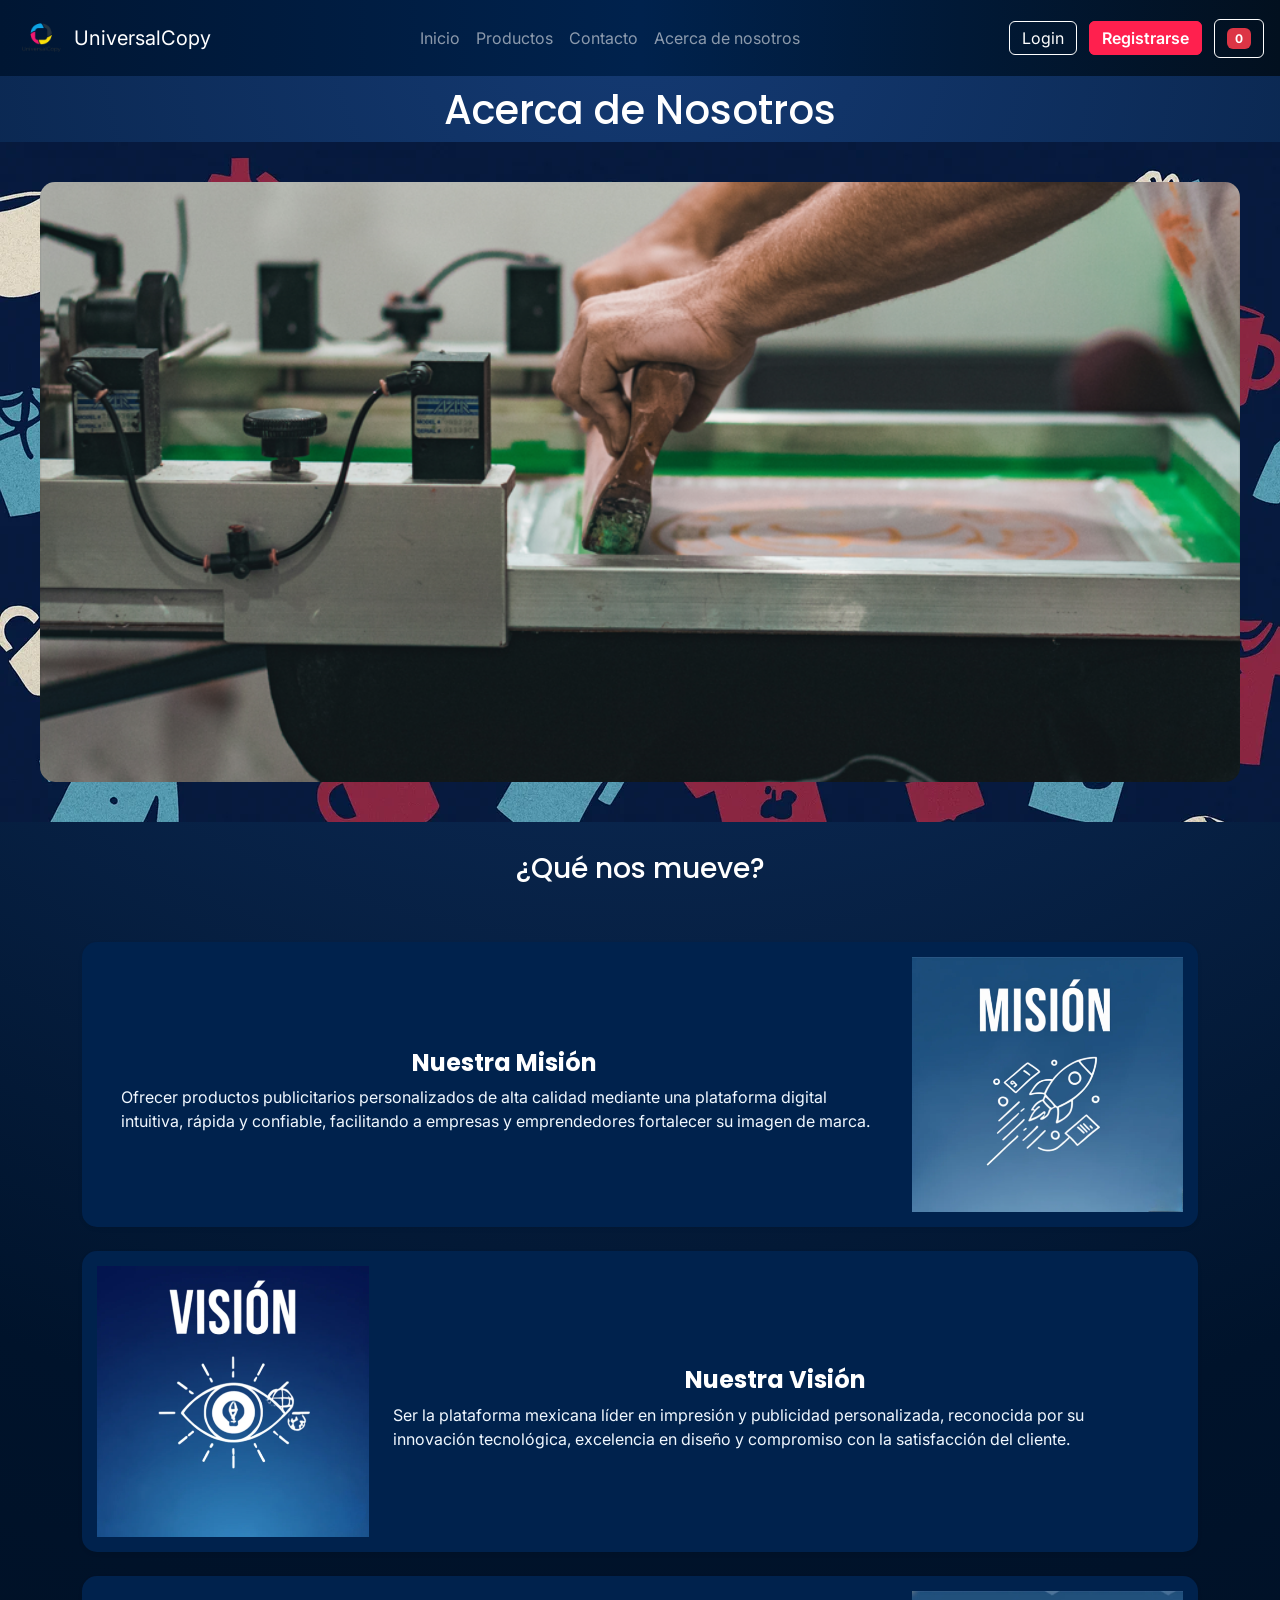
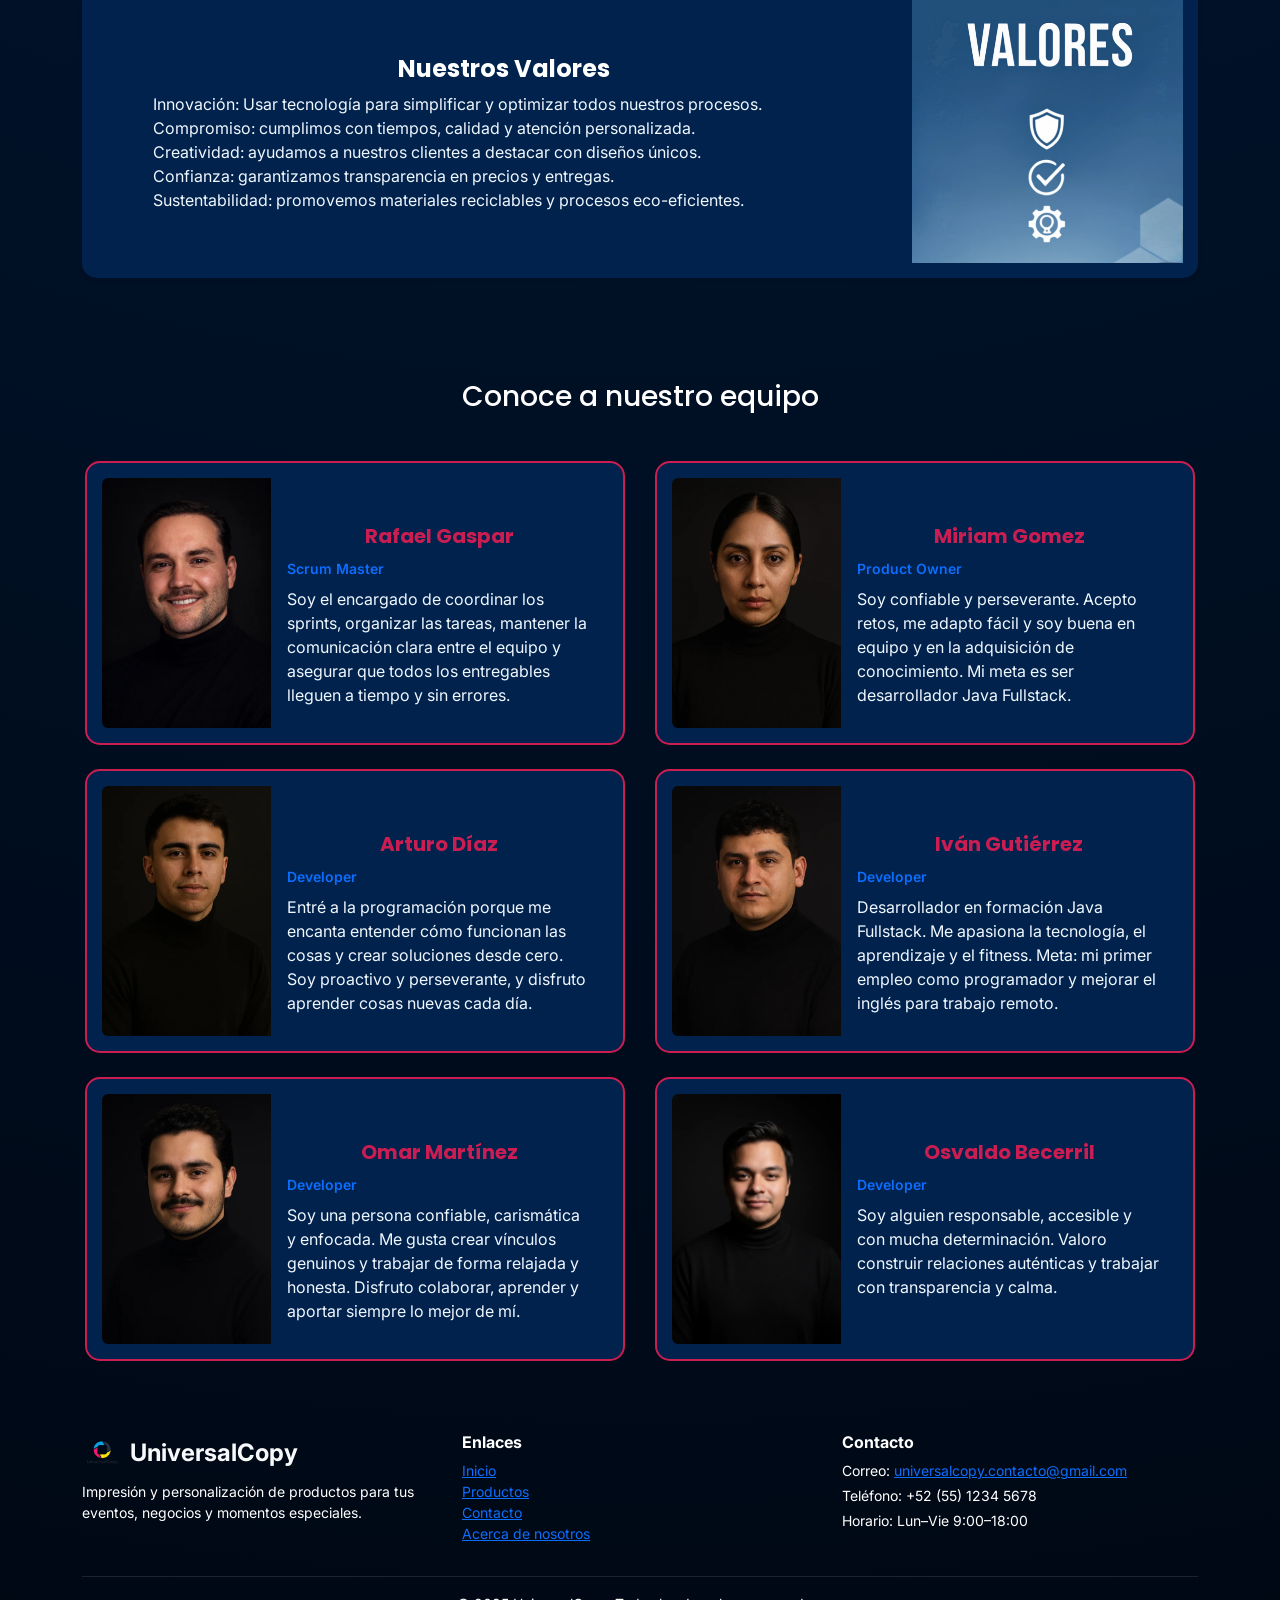
==== commit e13fc8ef: "Re estructuación de archivos js para la llamada de api productos" ====
--- a/acercaDe.html
+++ b/acercaDe.html
@@ -15,8 +15,6 @@
     <link rel="stylesheet" href="./css/main.css">
     <link rel="stylesheet" href="./css/componentes.css">
     <link rel="icon" type="image/x-icon" href="./assets/logoSinLetras.ico">
-    <link rel="stylesheet" href="https://cdn.jsdelivr.net/npm/bootstrap-icons@1.13.1/font/bootstrap-icons.min.css">
-
 </head>
 
 <body>
@@ -299,7 +297,6 @@
             <button class="btn btn-primary w-100" id="btnCheckout">Finalizar compra</button>
         </div>
     </div>
-    <script src="./js/storage.js"></script>
     <script src="./js/carrito.js"></script>
 
 
